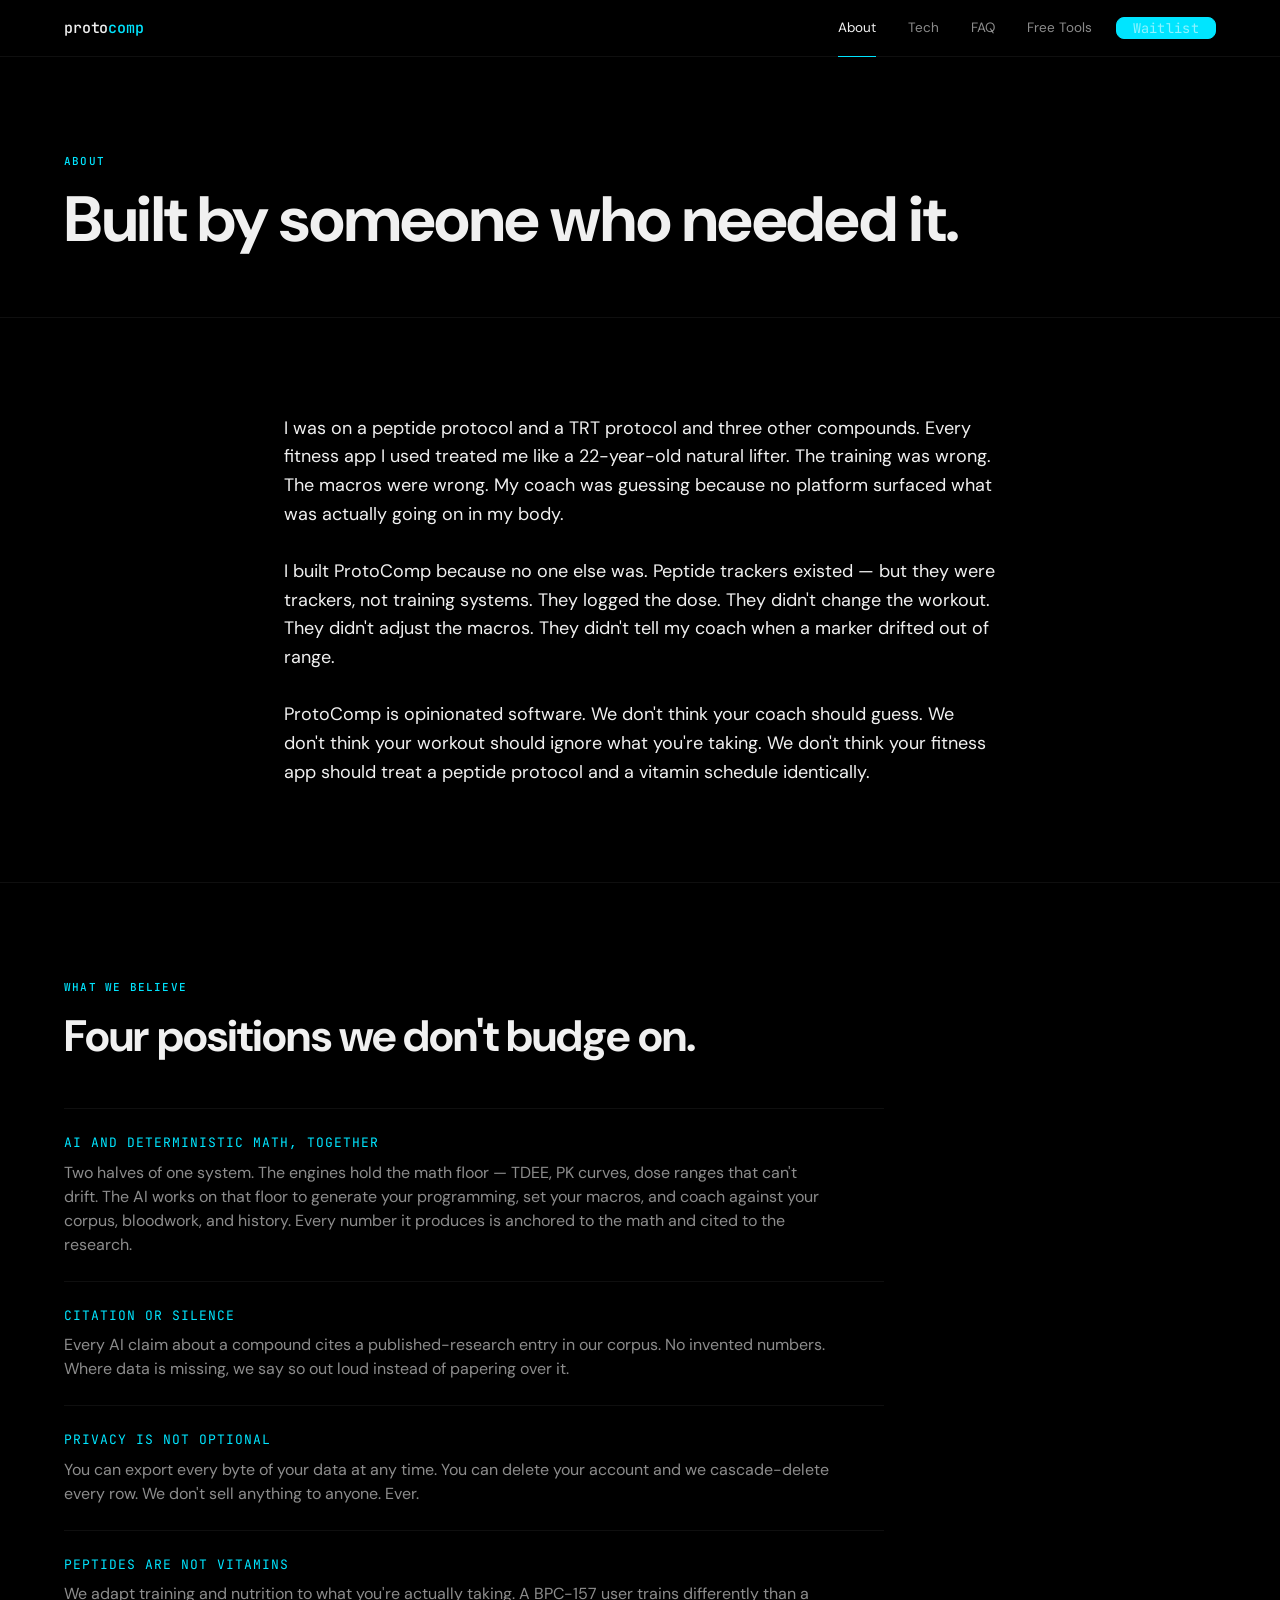
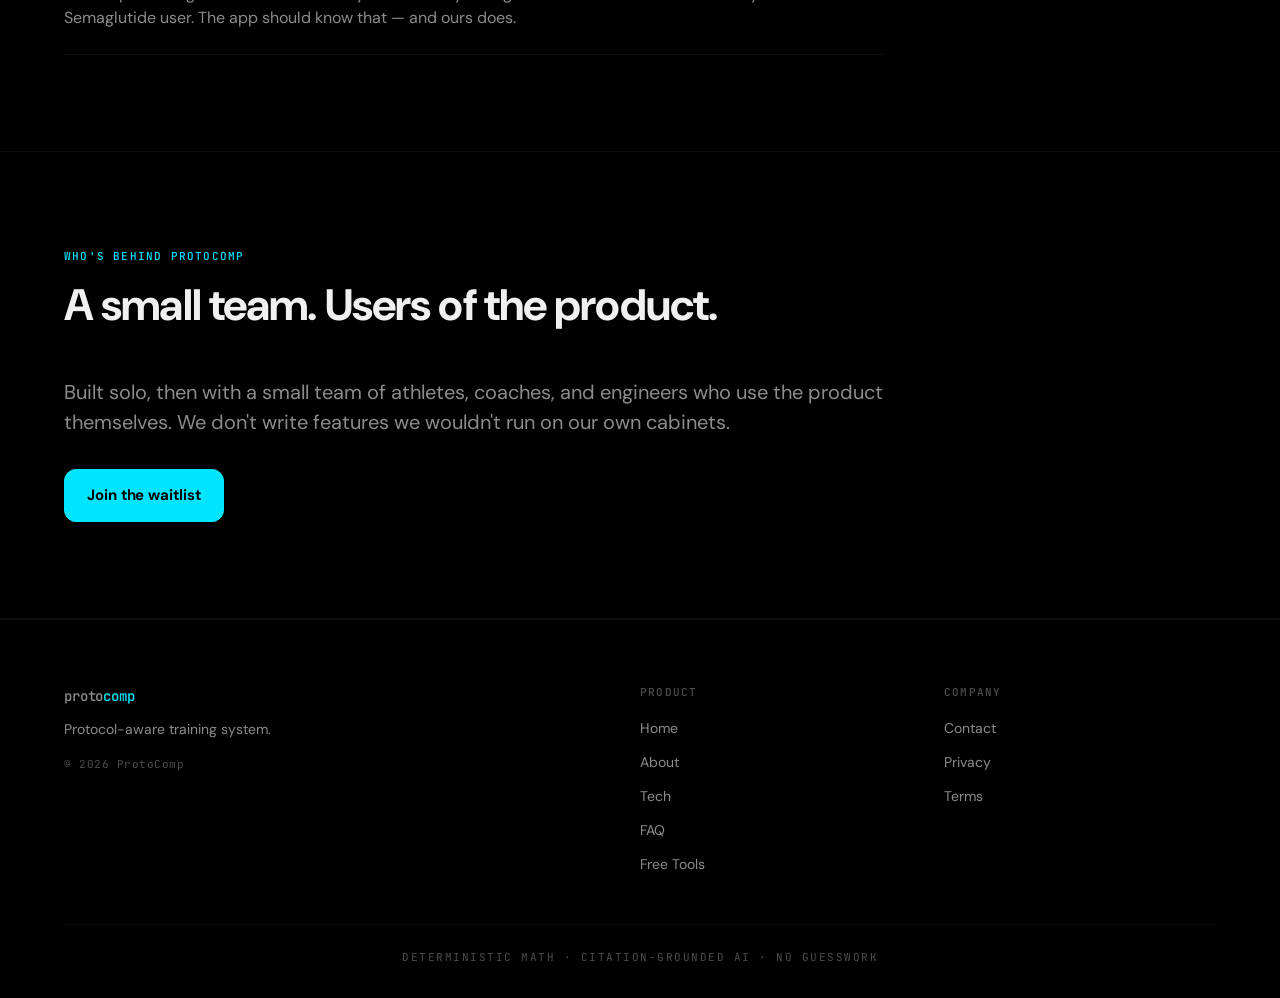
==== about.html @ 2a319b60 "Build out full ProtoComp static site Add all remaining pages from the Claude Design handoff bundle (" ====
<!DOCTYPE html>
<html lang="en">
<head>
  <meta charset="UTF-8" />
  <meta name="viewport" content="width=device-width, initial-scale=1.0" />
  <title>About — ProtoComp</title>
  <meta name="description" content="Built by someone who needed it. Opinionated software for lifters on protocols." />
  <link rel="preconnect" href="https://fonts.googleapis.com" />
  <link rel="preconnect" href="https://fonts.gstatic.com" crossorigin />
  <link href="https://fonts.googleapis.com/css2?family=DM+Sans:wght@400;500;600;700&family=JetBrains+Mono:wght@400;500;600&display=swap" rel="stylesheet" />
  <link rel="stylesheet" href="styles.css" />
</head>
<body data-screen-label="About">
  <nav class="nav">
    <div class="nav-inner">
      <a href="index.html" class="nav-brand">proto<b>comp</b></a>
      <div class="nav-links">
        <a href="about.html" class="active">About</a>
        <a href="tech.html">Tech</a>
        <a href="faq.html">FAQ</a>
        <a href="tools.html">Free Tools</a>
        <a href="index.html#waitlist" class="nav-cta">Waitlist</a>
      </div>
    </div>
  </nav>

  <!-- Page header -->
  <header class="page-header">
    <div class="container">
      <p class="eyebrow">About</p>
      <h1>Built by someone who needed it.</h1>
    </div>
  </header>

  <!-- The story -->
  <section>
    <div class="container" style="max-width: 760px;">
      <p style="font-size: 18px; color: var(--text); line-height: 1.6; margin-bottom: 28px;">
        I was on a peptide protocol and a TRT protocol and three other compounds. Every fitness app I used treated me like a 22-year-old natural lifter. The training was wrong. The macros were wrong. My coach was guessing because no platform surfaced what was actually going on in my body.
      </p>
      <p style="font-size: 18px; color: var(--text); line-height: 1.6; margin-bottom: 28px;">
        I built ProtoComp because no one else was. Peptide trackers existed — but they were trackers, not training systems. They logged the dose. They didn't change the workout. They didn't adjust the macros. They didn't tell my coach when a marker drifted out of range.
      </p>
      <p style="font-size: 18px; color: var(--text); line-height: 1.6;">
        ProtoComp is opinionated software. We don't think your coach should guess. We don't think your workout should ignore what you're taking. We don't think your fitness app should treat a peptide protocol and a vitamin schedule identically.
      </p>
    </div>
  </section>

  <!-- What we believe -->
  <section>
    <div class="container">
      <div class="section-head">
        <p class="eyebrow">What we believe</p>
        <h2>Four positions we don't budge on.</h2>
      </div>
      <div style="max-width: 820px;">
        <div class="belief">
          <p class="belief-head">AI AND DETERMINISTIC MATH, TOGETHER</p>
          <p class="belief-body">Two halves of one system. The engines hold the math floor — TDEE, PK curves, dose ranges that can't drift. The AI works on that floor to generate your programming, set your macros, and coach against your corpus, bloodwork, and history. Every number it produces is anchored to the math and cited to the research.</p>
        </div>
        <div class="belief">
          <p class="belief-head">CITATION OR SILENCE</p>
          <p class="belief-body">Every AI claim about a compound cites a published-research entry in our corpus. No invented numbers. Where data is missing, we say so out loud instead of papering over it.</p>
        </div>
        <div class="belief">
          <p class="belief-head">PRIVACY IS NOT OPTIONAL</p>
          <p class="belief-body">You can export every byte of your data at any time. You can delete your account and we cascade-delete every row. We don't sell anything to anyone. Ever.</p>
        </div>
        <div class="belief">
          <p class="belief-head">PEPTIDES ARE NOT VITAMINS</p>
          <p class="belief-body">We adapt training and nutrition to what you're actually taking. A BPC-157 user trains differently than a Semaglutide user. The app should know that — and ours does.</p>
        </div>
      </div>
    </div>
  </section>

  <!-- Who's behind -->
  <section>
    <div class="container">
      <div class="section-head">
        <p class="eyebrow">Who's behind ProtoComp</p>
        <h2>A small team. Users of the product.</h2>
      </div>
      <p class="lead" style="max-width: 64ch;">
        Built solo, then with a small team of athletes, coaches, and engineers who use the product themselves. We don't write features we wouldn't run on our own cabinets.
      </p>
      <div style="margin-top: 32px;">
        <a href="index.html#waitlist" class="btn btn-primary">Join the waitlist</a>
      </div>
    </div>
  </section>

  <!-- Footer -->
  <footer class="site">
    <div class="container">
      <div class="footer-grid">
        <div class="footer-col">
          <a href="index.html" class="nav-brand" style="display: inline-block; margin-bottom: 12px;">proto<b>comp</b></a>
          <p class="footer-tag">Protocol-aware training system.</p>
          <p style="font-family: var(--font-mono); font-size: 11px; color: var(--text-tertiary); letter-spacing: 0.5px;">© 2026 ProtoComp</p>
        </div>
        <div class="footer-col">
          <h5>Product</h5>
          <ul>
            <li><a href="index.html">Home</a></li>
            <li><a href="about.html">About</a></li>
            <li><a href="tech.html">Tech</a></li>
            <li><a href="faq.html">FAQ</a></li>
            <li><a href="tools.html">Free Tools</a></li>
          </ul>
        </div>
        <div class="footer-col">
          <h5>Company</h5>
          <ul>
            <li><a href="#">Contact</a></li>
            <li><a href="#">Privacy</a></li>
            <li><a href="#">Terms</a></li>
          </ul>
        </div>
      </div>
      <div class="footer-bottom">Deterministic math · Citation-grounded AI · No guesswork</div>
    </div>
  </footer>
</body>
</html>
---- styles.css ----
/* ProtoComp marketing site — shared design tokens + components
   OLED-first, clinical, medical-software grade. */

:root {
  /* Surfaces */
  --bg:               #000000;
  --surface:          #0A0A0A;
  --surface-raised:   #111111;
  --border-subtle:    rgba(255, 255, 255, 0.06);
  --border-medium:    rgba(255, 255, 255, 0.10);

  /* Text */
  --text:             #F0F0F0;
  --text-secondary:   rgba(255, 255, 255, 0.55);
  --text-tertiary:    rgba(255, 255, 255, 0.30);

  /* Accents */
  --cyan:             #00E5FF;
  --cyan-glow:        rgba(0, 229, 255, 0.30);
  --cyan-soft:        rgba(0, 229, 255, 0.08);
  --amber:            #FFAB00;
  --amber-soft:       rgba(255, 171, 0, 0.10);
  --green:            #00E676;
  --red:              #FF3D3D;

  /* Radii */
  --r-sm: 8px;
  --r-md: 12px;
  --r-lg: 14px;

  /* Layout */
  --max-w: 1200px;
  --form-w: 430px;

  /* Fonts */
  --font-sans: 'DM Sans', system-ui, -apple-system, sans-serif;
  --font-mono: 'JetBrains Mono', ui-monospace, 'SF Mono', Menlo, monospace;
}

* { box-sizing: border-box; }

html, body {
  margin: 0;
  padding: 0;
  background: var(--bg);
  color: var(--text);
  font-family: var(--font-sans);
  font-size: 16px;
  line-height: 1.5;
  -webkit-font-smoothing: antialiased;
  -moz-osx-font-smoothing: grayscale;
  text-rendering: optimizeLegibility;
}

::selection { background: var(--cyan); color: #000; }

a {
  color: var(--text);
  text-decoration: none;
  transition: color 0.15s ease;
}
a:hover { color: var(--cyan); }

img, svg { display: block; max-width: 100%; }

/* ─────────────────────────────────────────
   Type system
   ───────────────────────────────────────── */

.eyebrow {
  font-family: var(--font-mono);
  font-weight: 500;
  font-size: 11px;
  letter-spacing: 1.2px;
  text-transform: uppercase;
  color: var(--cyan);
  margin: 0;
}

.eyebrow-muted {
  font-family: var(--font-mono);
  font-weight: 500;
  font-size: 11px;
  letter-spacing: 1.2px;
  text-transform: uppercase;
  color: var(--text-tertiary);
  margin: 0;
}

.mono { font-family: var(--font-mono); }

h1, h2, h3, h4 {
  font-family: var(--font-sans);
  font-weight: 700;
  color: var(--text);
  letter-spacing: -0.02em;
  margin: 0;
  text-wrap: balance;
}

h1 { font-size: clamp(40px, 5.5vw, 64px); line-height: 1.05; }
h2 { font-size: clamp(32px, 4vw, 44px); line-height: 1.1; }
h3 { font-size: clamp(22px, 2.4vw, 28px); line-height: 1.2; }
h4 { font-size: 18px; line-height: 1.3; }

p { margin: 0; color: var(--text-secondary); }
p.lead { font-size: clamp(18px, 1.6vw, 20px); color: var(--text-secondary); max-width: 64ch; }

.text-primary   { color: var(--text); }
.text-secondary { color: var(--text-secondary); }
.text-tertiary  { color: var(--text-tertiary); }
.text-cyan      { color: var(--cyan); }
.text-amber     { color: var(--amber); }

/* ─────────────────────────────────────────
   Layout
   ───────────────────────────────────────── */

.container {
  max-width: var(--max-w);
  margin: 0 auto;
  padding: 0 24px;
}

section {
  padding: 96px 0;
  border-bottom: 1px solid var(--border-subtle);
}

@media (max-width: 640px) {
  section { padding: 64px 0; }
}

.section-head {
  display: flex;
  flex-direction: column;
  gap: 16px;
  margin-bottom: 48px;
  max-width: 720px;
}

.grid-3 {
  display: grid;
  grid-template-columns: repeat(3, 1fr);
  gap: 16px;
}
.grid-2 {
  display: grid;
  grid-template-columns: repeat(2, 1fr);
  gap: 16px;
}
@media (max-width: 800px) {
  .grid-3, .grid-2 { grid-template-columns: 1fr; }
}

.row { display: flex; gap: 16px; flex-wrap: wrap; }

/* ─────────────────────────────────────────
   Nav
   ───────────────────────────────────────── */

.nav {
  position: sticky;
  top: 0;
  z-index: 50;
  background: var(--bg);
  border-bottom: 1px solid var(--border-subtle);
}
.nav-inner {
  position: relative;
  max-width: var(--max-w);
  margin: 0 auto;
  padding: 0 24px;
  height: 56px;
  display: flex;
  align-items: stretch;
  justify-content: space-between;
  gap: 24px;
}
.nav-brand {
  display: flex;
  align-items: center;
  font-family: var(--font-mono);
  font-weight: 500;
  font-size: 15px;
  letter-spacing: -0.01em;
  color: var(--text);
}
.nav-brand b { color: var(--cyan); font-weight: 500; }
.nav-brand:hover { color: var(--text); }
.nav-links {
  display: flex;
  gap: 0;
  align-items: stretch;
}
.nav-links a {
  position: relative;
  display: flex;
  align-items: center;
  font-size: 13.5px;
  color: var(--text-secondary);
  padding: 0 16px;
  transition: color 0.15s ease;
}
.nav-links a:not(.nav-cta)::after {
  content: '';
  position: absolute;
  left: 16px; right: 16px; bottom: -1px;
  height: 1px;
  background: var(--cyan);
  transform: scaleX(0);
  transition: transform 0.18s ease;
}
.nav-links a:not(.nav-cta):hover { color: var(--text); }
.nav-links a:not(.nav-cta):hover::after { transform: scaleX(1); }
.nav-links a.active:not(.nav-cta) { color: var(--text); }
.nav-links a.active:not(.nav-cta)::after { transform: scaleX(1); }
.nav-cta {
  align-self: center;
  font-family: var(--font-mono);
  font-size: 12.5px;
  letter-spacing: 0.3px;
  color: #000;
  background: var(--cyan);
  border: 1px solid var(--cyan);
  padding: 7px 14px;
  border-radius: 8px;
  margin-left: 8px;
  transition: background 0.15s ease, color 0.15s ease;
}
.nav-cta:hover {
  color: #000;
  background: #5cefff;
}
@media (max-width: 720px) {
  .nav-links a:not(.nav-cta) { display: none; }
}

/* ─────────────────────────────────────────
   Buttons
   ───────────────────────────────────────── */

.btn {
  display: inline-flex;
  align-items: center;
  justify-content: center;
  gap: 8px;
  padding: 14px 22px;
  border-radius: 12px;
  font-family: var(--font-sans);
  font-weight: 700;
  font-size: 15px;
  letter-spacing: -0.005em;
  border: 1px solid transparent;
  cursor: pointer;
  transition: all 0.18s ease;
  text-align: center;
  white-space: nowrap;
}
.btn-primary {
  background: var(--cyan);
  color: #000;
  border-color: var(--cyan);
}
.btn-primary:hover {
  color: #000;
  box-shadow: 0 0 24px var(--cyan-glow);
  transform: translateY(-1px);
}
.btn-secondary {
  background: transparent;
  color: var(--text);
  border-color: var(--border-medium);
}
.btn-secondary:hover {
  color: var(--text);
  border-color: rgba(255, 255, 255, 0.25);
  background: rgba(255, 255, 255, 0.03);
}
.btn-ghost {
  background: transparent;
  color: var(--text-secondary);
  border-color: transparent;
  padding: 14px 8px;
}
.btn-ghost:hover { color: var(--cyan); }

/* ─────────────────────────────────────────
   Cards
   ───────────────────────────────────────── */

.card {
  background: var(--surface-raised);
  border: 1px solid var(--border-subtle);
  border-radius: var(--r-lg);
  padding: 24px;
  display: flex;
  flex-direction: column;
  gap: 14px;
  transition: border-color 0.18s ease, transform 0.18s ease;
}
.card:hover {
  border-color: var(--border-medium);
}
.card-link {
  cursor: pointer;
}
.card-link:hover {
  border-color: var(--cyan);
  box-shadow: 0 0 24px var(--cyan-glow);
}
.card-footer {
  margin-top: auto;
  padding-top: 16px;
  border-top: 1px solid var(--border-subtle);
  font-family: var(--font-mono);
  font-size: 11px;
  letter-spacing: 1px;
  color: var(--text-tertiary);
  text-transform: uppercase;
}
.card-amber {
  border-color: rgba(255, 171, 0, 0.35);
  background: var(--amber-soft);
}
.card-amber .eyebrow { color: var(--amber); }
.card-soon {
  opacity: 0.65;
}
.card-soon::after {
  content: 'COMING SOON';
  position: absolute;
  top: 16px; right: 16px;
  font-family: var(--font-mono);
  font-size: 10px;
  letter-spacing: 1.2px;
  color: var(--amber);
  padding: 4px 8px;
  border: 1px solid rgba(255, 171, 0, 0.35);
  border-radius: 6px;
}
.card-soon { position: relative; }

/* ─────────────────────────────────────────
   Form
   ───────────────────────────────────────── */

.input {
  width: 100%;
  background: var(--surface);
  border: 1px solid var(--border-medium);
  border-radius: 12px;
  color: var(--text);
  font-family: var(--font-sans);
  font-size: 15px;
  padding: 14px 16px;
  transition: border-color 0.15s, box-shadow 0.15s;
}
.input:focus {
  outline: none;
  border-color: var(--cyan);
  box-shadow: 0 0 0 3px var(--cyan-soft);
}
.input::placeholder { color: var(--text-tertiary); }

.waitlist-form {
  display: flex;
  gap: 8px;
  max-width: var(--form-w);
}
.waitlist-form .input { flex: 1; }

/* ─────────────────────────────────────────
   Stat blocks (proof section)
   ───────────────────────────────────────── */

.stat {
  display: flex;
  flex-direction: column;
  gap: 8px;
  padding: 32px 0;
}
.stat-number {
  font-family: var(--font-mono);
  font-weight: 500;
  font-size: clamp(36px, 5vw, 56px);
  color: var(--cyan);
  letter-spacing: -0.02em;
  line-height: 1;
}
.stat-label {
  font-size: 14px;
  color: var(--text-secondary);
}

/* ─────────────────────────────────────────
   Hero
   ───────────────────────────────────────── */

.hero {
  position: relative;
  overflow: hidden;
  border-bottom: 1px solid var(--border-subtle);
  padding: 72px 0 80px;
}
.hero-inner {
  max-width: var(--max-w);
  margin: 0 auto;
  padding: 0 24px;
  display: grid;
  grid-template-columns: 1fr 1fr;
  gap: 56px;
  align-items: center;
}
@media (max-width: 920px) {
  .hero-inner { grid-template-columns: 1fr; gap: 40px; }
}
.hero-copy {
  display: flex;
  flex-direction: column;
  align-items: flex-start;
  gap: 24px;
}
.hero h1 { max-width: 16ch; }
.hero .lead { max-width: 46ch; }
.hero-ctas { display: flex; gap: 12px; flex-wrap: wrap; }
.hero-meta {
  display: flex;
  align-items: center;
  gap: 8px;
  font-family: var(--font-mono);
  font-size: 12px;
  color: var(--text-secondary);
  letter-spacing: 0.3px;
}
.hero-meta .live {
  width: 6px; height: 6px; border-radius: 50%;
  background: var(--green);
  box-shadow: 0 0 8px var(--green);
}
.hero-grid {
  position: absolute;
  inset: 0;
  background-image:
    linear-gradient(to right, rgba(255,255,255,0.025) 1px, transparent 1px),
    linear-gradient(to bottom, rgba(255,255,255,0.025) 1px, transparent 1px);
  background-size: 48px 48px;
  pointer-events: none;
}

/* ─────────────────────────────────────────
   Product console (hero panel + reusable)
   ───────────────────────────────────────── */

.console {
  background: var(--surface);
  border: 1px solid var(--border-medium);
  border-radius: var(--r-lg);
  overflow: hidden;
  font-size: 14px;
}
.console-bar {
  display: flex;
  align-items: center;
  gap: 10px;
  padding: 12px 16px;
  border-bottom: 1px solid var(--border-subtle);
  background: var(--surface-raised);
}
.console-bar .dots { display: flex; gap: 6px; }
.console-bar .dots i {
  width: 9px; height: 9px; border-radius: 50%;
  background: var(--border-medium);
  display: block;
}
.console-title {
  font-family: var(--font-mono);
  font-size: 11px;
  letter-spacing: 1px;
  text-transform: uppercase;
  color: var(--text-secondary);
}
.console-title b { color: var(--cyan); font-weight: 500; }
.console-meta {
  margin-left: auto;
  font-family: var(--font-mono);
  font-size: 11px;
  color: var(--text-tertiary);
  letter-spacing: 0.5px;
}
.console-section {
  padding: 14px 16px;
  border-bottom: 1px solid var(--border-subtle);
}
.console-section:last-child { border-bottom: none; }
.console-label {
  font-family: var(--font-mono);
  font-size: 10px;
  letter-spacing: 1.2px;
  text-transform: uppercase;
  color: var(--text-tertiary);
  margin-bottom: 12px;
}
/* compound rows */
.cmp-row {
  display: grid;
  grid-template-columns: 14px 1fr auto;
  align-items: center;
  gap: 12px;
  padding: 7px 0;
}
.cmp-row + .cmp-row { border-top: 1px solid var(--border-subtle); }
.cmp-dot { width: 7px; height: 7px; border-radius: 50%; }
.cmp-dot.green { background: var(--green); }
.cmp-dot.amber { background: var(--amber); }
.cmp-dot.cyan  { background: var(--cyan); }
.cmp-name { color: var(--text); font-weight: 500; font-size: 13.5px; }
.cmp-name span {
  font-family: var(--font-mono);
  font-size: 11px;
  color: var(--text-tertiary);
  letter-spacing: 0.5px;
  margin-left: 8px;
  text-transform: uppercase;
}
.cmp-dose {
  font-family: var(--font-mono);
  font-size: 13px;
  color: var(--text-secondary);
  letter-spacing: 0.2px;
}
/* adjustment readout rows */
.adj-row {
  display: flex;
  align-items: baseline;
  justify-content: space-between;
  gap: 16px;
  padding: 8px 0;
}
.adj-row + .adj-row { border-top: 1px solid var(--border-subtle); }
.adj-key { color: var(--text-secondary); font-size: 13.5px; }
.adj-key small {
  display: block;
  font-family: var(--font-mono);
  font-size: 10.5px;
  color: var(--text-tertiary);
  letter-spacing: 0.3px;
  margin-top: 2px;
}
.adj-val {
  font-family: var(--font-mono);
  font-size: 16px;
  color: var(--cyan);
  letter-spacing: -0.01em;
  white-space: nowrap;
}
.adj-val.down { color: var(--amber); }
.adj-val.neutral { color: var(--text); }

.page-header {
  padding: 96px 0 64px;
  border-bottom: 1px solid var(--border-subtle);
}
.page-header h1 { max-width: 22ch; }
.page-header .eyebrow { margin-bottom: 16px; }

/* ─────────────────────────────────────────
   FAQ accordion
   ───────────────────────────────────────── */

.faq-group {
  display: flex;
  flex-direction: column;
  gap: 8px;
  margin-bottom: 48px;
}
.faq-group-head {
  margin-bottom: 8px;
}
.faq-item {
  border: 1px solid var(--border-subtle);
  background: var(--surface);
  border-radius: var(--r-md);
  overflow: hidden;
  transition: border-color 0.15s;
}
.faq-item[open] { border-color: var(--border-medium); }
.faq-item summary {
  cursor: pointer;
  list-style: none;
  padding: 20px 24px;
  display: flex;
  align-items: center;
  justify-content: space-between;
  gap: 16px;
  font-size: 16px;
  font-weight: 500;
  color: var(--text);
  user-select: none;
}
.faq-item summary::-webkit-details-marker { display: none; }
.faq-item summary::after {
  content: '+';
  font-family: var(--font-mono);
  font-weight: 400;
  color: var(--cyan);
  font-size: 22px;
  line-height: 1;
  transition: transform 0.2s;
}
.faq-item[open] summary::after {
  content: '−';
}
.faq-item summary:hover { color: var(--cyan); }
.faq-answer {
  padding: 0 24px 22px;
  color: var(--text-secondary);
  font-size: 15px;
  line-height: 1.6;
  max-width: 70ch;
}

/* ─────────────────────────────────────────
   Tech page bits
   ───────────────────────────────────────── */

.arch {
  display: flex;
  flex-direction: column;
  gap: 16px;
}
.arch-row {
  display: grid;
  gap: 12px;
}
.arch-row.r4 { grid-template-columns: repeat(4, 1fr); }
.arch-row.r3 { grid-template-columns: repeat(3, 1fr); }
.arch-row.r1 { grid-template-columns: 1fr; }
@media (max-width: 800px) {
  .arch-row.r4, .arch-row.r3 { grid-template-columns: 1fr 1fr; }
}
@media (max-width: 520px) {
  .arch-row.r4, .arch-row.r3 { grid-template-columns: 1fr; }
}
.arch-cell {
  background: var(--surface);
  border: 1px solid var(--border-subtle);
  border-radius: var(--r-md);
  padding: 16px 18px;
  display: flex;
  flex-direction: column;
  gap: 6px;
}
.arch-cell.engine {
  background: var(--surface-raised);
  border-color: var(--border-medium);
  padding: 22px;
  min-height: 140px;
}
.arch-cell.ai {
  background: var(--cyan-soft);
  border-color: rgba(0, 229, 255, 0.30);
  padding: 22px;
}
.arch-cell.corpus {
  background: var(--surface-raised);
  border-color: var(--border-medium);
  padding: 22px;
}
.arch-cell-label {
  font-family: var(--font-mono);
  font-size: 11px;
  letter-spacing: 1.2px;
  text-transform: uppercase;
  color: var(--cyan);
}
.arch-cell.ai .arch-cell-label { color: var(--cyan); }
.arch-cell-title { font-weight: 600; color: var(--text); font-size: 15px; }
.arch-cell-body { font-size: 13px; color: var(--text-secondary); line-height: 1.5; }

.arch-connector {
  height: 24px;
  display: flex;
  justify-content: center;
  align-items: center;
}
.arch-connector::before {
  content: '';
  width: 1px;
  height: 100%;
  background: var(--border-medium);
}

.belief {
  display: flex;
  flex-direction: column;
  gap: 8px;
  padding: 24px 0;
  border-top: 1px solid var(--border-subtle);
}
.belief:last-child { border-bottom: 1px solid var(--border-subtle); }
.belief-head {
  font-family: var(--font-mono);
  font-size: 13px;
  letter-spacing: 1px;
  color: var(--cyan);
}
.belief-body { color: var(--text-secondary); max-width: 70ch; }

.does-grid {
  display: grid;
  grid-template-columns: 1fr 1fr;
  gap: 0;
  border: 1px solid var(--border-subtle);
  border-radius: var(--r-md);
  overflow: hidden;
}
@media (max-width: 640px) { .does-grid { grid-template-columns: 1fr; } }
.does-col {
  padding: 24px;
  background: var(--surface);
}
.does-col + .does-col {
  border-left: 1px solid var(--border-subtle);
}
@media (max-width: 640px) {
  .does-col + .does-col { border-left: none; border-top: 1px solid var(--border-subtle); }
}
.does-head {
  font-family: var(--font-mono);
  font-size: 12px;
  letter-spacing: 1.2px;
  text-transform: uppercase;
  margin-bottom: 16px;
}
.does-head.yes { color: var(--green); }
.does-head.no  { color: var(--red); }
.does-list { list-style: none; padding: 0; margin: 0; display: flex; flex-direction: column; gap: 10px; }
.does-list li {
  font-size: 14px;
  color: var(--text-secondary);
  display: flex;
  gap: 10px;
  align-items: flex-start;
}
.does-list li::before {
  content: '';
  width: 4px; height: 4px;
  border-radius: 50%;
  background: var(--text-tertiary);
  margin-top: 9px;
  flex-shrink: 0;
}

/* ─────────────────────────────────────────
   Bullet lists (generic)
   ───────────────────────────────────────── */

.bullets {
  list-style: none;
  padding: 0;
  margin: 0;
  display: flex;
  flex-direction: column;
  gap: 12px;
}
.bullets li {
  position: relative;
  padding-left: 22px;
  color: var(--text-secondary);
  font-size: 15px;
  line-height: 1.55;
}
.bullets li::before {
  content: '';
  position: absolute;
  left: 0;
  top: 9px;
  width: 8px;
  height: 1px;
  background: var(--cyan);
}

/* ─────────────────────────────────────────
   Footer
   ───────────────────────────────────────── */

footer.site {
  padding: 64px 0 32px;
  border-top: 1px solid var(--border-subtle);
}
.footer-grid {
  display: grid;
  grid-template-columns: 2fr 1fr 1fr;
  gap: 32px;
  margin-bottom: 48px;
}
@media (max-width: 720px) { .footer-grid { grid-template-columns: 1fr; } }
.footer-col h5 {
  font-family: var(--font-mono);
  font-size: 11px;
  letter-spacing: 1.2px;
  text-transform: uppercase;
  color: var(--text-tertiary);
  margin: 0 0 16px;
  font-weight: 500;
}
.footer-col ul {
  list-style: none;
  padding: 0;
  margin: 0;
  display: flex;
  flex-direction: column;
  gap: 10px;
}
.footer-col a {
  font-size: 14px;
  color: var(--text-secondary);
}
.footer-col a:hover { color: var(--cyan); }
.footer-tag {
  font-size: 14px;
  color: var(--text-secondary);
  margin-bottom: 16px;
  max-width: 32ch;
}
.footer-bottom {
  text-align: center;
  font-family: var(--font-mono);
  font-size: 11px;
  letter-spacing: 1.5px;
  text-transform: uppercase;
  color: var(--text-tertiary);
  padding-top: 24px;
  border-top: 1px solid var(--border-subtle);
}

/* ─────────────────────────────────────────
   Inline pills / chips
   ───────────────────────────────────────── */

.pill {
  display: inline-flex;
  align-items: center;
  gap: 6px;
  padding: 5px 10px;
  border: 1px solid var(--border-medium);
  border-radius: 999px;
  font-family: var(--font-mono);
  font-size: 11px;
  letter-spacing: 0.8px;
  text-transform: uppercase;
  color: var(--text-secondary);
}
.pill-cyan { color: var(--cyan); border-color: rgba(0, 229, 255, 0.4); }
.pill-amber { color: var(--amber); border-color: rgba(255, 171, 0, 0.4); }
.dot {
  width: 6px; height: 6px; border-radius: 50%; background: currentColor;
}

/* ─────────────────────────────────────────
   Banner
   ───────────────────────────────────────── */

.banner-amber {
  border: 1px solid rgba(255, 171, 0, 0.35);
  background: var(--amber-soft);
  border-radius: var(--r-md);
  padding: 20px 22px;
  display: flex;
  align-items: center;
  justify-content: space-between;
  gap: 16px;
  flex-wrap: wrap;
}
.banner-amber-body {
  font-size: 14px;
  color: var(--text);
  max-width: 50ch;
}
.banner-amber a {
  color: var(--amber);
  font-weight: 600;
  font-size: 14px;
  white-space: nowrap;
}
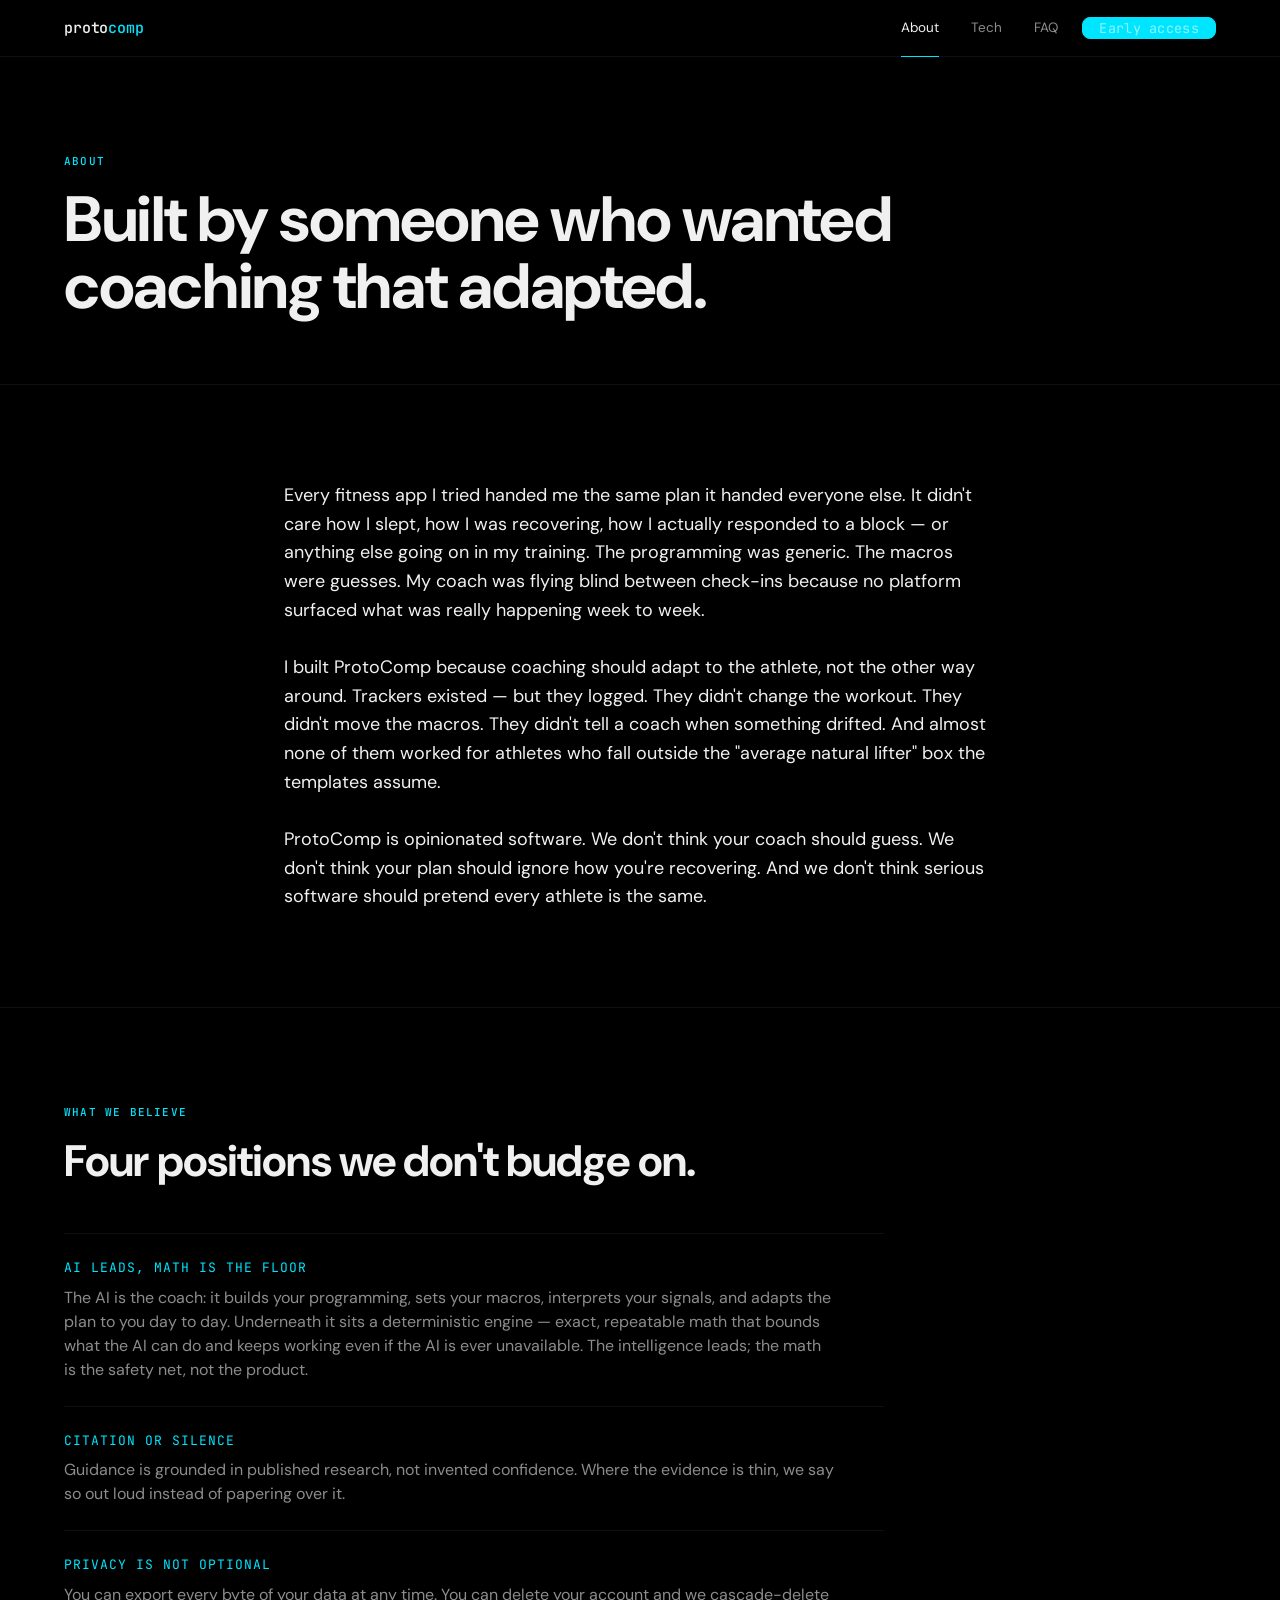
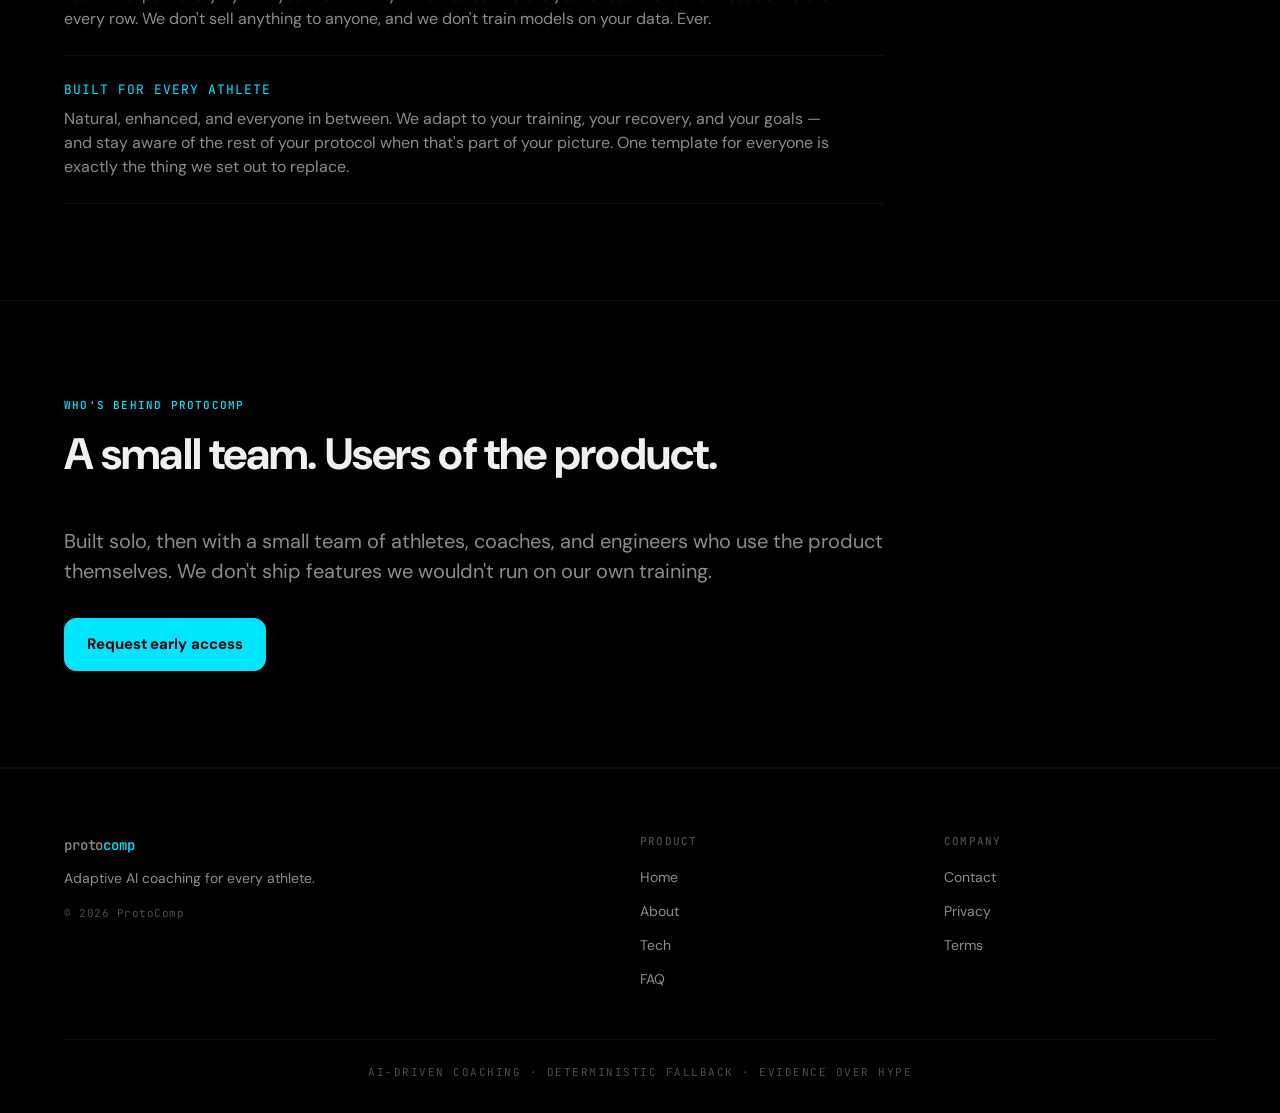
==== commit 67d6808a: "Reposition public site: AI-driven coaching, universal-first - Lead with AI-driven coaching; reframe " ====
--- a/about.html
+++ b/about.html
@@ -4,7 +4,7 @@
   <meta charset="UTF-8" />
   <meta name="viewport" content="width=device-width, initial-scale=1.0" />
   <title>About — ProtoComp</title>
-  <meta name="description" content="Built by someone who needed it. Opinionated software for lifters on protocols." />
+  <meta name="description" content="Built by someone who wanted coaching that actually adapted. Opinionated software for every athlete." />
   <link rel="preconnect" href="https://fonts.googleapis.com" />
   <link rel="preconnect" href="https://fonts.gstatic.com" crossorigin />
   <link href="https://fonts.googleapis.com/css2?family=DM+Sans:wght@400;500;600;700&family=JetBrains+Mono:wght@400;500;600&display=swap" rel="stylesheet" />
@@ -18,8 +18,7 @@
         <a href="about.html" class="active">About</a>
         <a href="tech.html">Tech</a>
         <a href="faq.html">FAQ</a>
-        <a href="tools.html">Free Tools</a>
-        <a href="index.html#waitlist" class="nav-cta">Waitlist</a>
+        <a href="index.html#waitlist" class="nav-cta">Early access</a>
       </div>
     </div>
   </nav>
@@ -28,7 +27,7 @@
   <header class="page-header">
     <div class="container">
       <p class="eyebrow">About</p>
-      <h1>Built by someone who needed it.</h1>
+      <h1>Built by someone who wanted coaching that adapted.</h1>
     </div>
   </header>
 
@@ -36,13 +35,13 @@
   <section>
     <div class="container" style="max-width: 760px;">
       <p style="font-size: 18px; color: var(--text); line-height: 1.6; margin-bottom: 28px;">
-        I was on a peptide protocol and a TRT protocol and three other compounds. Every fitness app I used treated me like a 22-year-old natural lifter. The training was wrong. The macros were wrong. My coach was guessing because no platform surfaced what was actually going on in my body.
+        Every fitness app I tried handed me the same plan it handed everyone else. It didn't care how I slept, how I was recovering, how I actually responded to a block — or anything else going on in my training. The programming was generic. The macros were guesses. My coach was flying blind between check-ins because no platform surfaced what was really happening week to week.
       </p>
       <p style="font-size: 18px; color: var(--text); line-height: 1.6; margin-bottom: 28px;">
-        I built ProtoComp because no one else was. Peptide trackers existed — but they were trackers, not training systems. They logged the dose. They didn't change the workout. They didn't adjust the macros. They didn't tell my coach when a marker drifted out of range.
+        I built ProtoComp because coaching should adapt to the athlete, not the other way around. Trackers existed — but they logged. They didn't change the workout. They didn't move the macros. They didn't tell a coach when something drifted. And almost none of them worked for athletes who fall outside the "average natural lifter" box the templates assume.
       </p>
       <p style="font-size: 18px; color: var(--text); line-height: 1.6;">
-        ProtoComp is opinionated software. We don't think your coach should guess. We don't think your workout should ignore what you're taking. We don't think your fitness app should treat a peptide protocol and a vitamin schedule identically.
+        ProtoComp is opinionated software. We don't think your coach should guess. We don't think your plan should ignore how you're recovering. And we don't think serious software should pretend every athlete is the same.
       </p>
     </div>
   </section>
@@ -56,20 +55,20 @@
       </div>
       <div style="max-width: 820px;">
         <div class="belief">
-          <p class="belief-head">AI AND DETERMINISTIC MATH, TOGETHER</p>
-          <p class="belief-body">Two halves of one system. The engines hold the math floor — TDEE, PK curves, dose ranges that can't drift. The AI works on that floor to generate your programming, set your macros, and coach against your corpus, bloodwork, and history. Every number it produces is anchored to the math and cited to the research.</p>
+          <p class="belief-head">AI LEADS, MATH IS THE FLOOR</p>
+          <p class="belief-body">The AI is the coach: it builds your programming, sets your macros, interprets your signals, and adapts the plan to you day to day. Underneath it sits a deterministic engine — exact, repeatable math that bounds what the AI can do and keeps working even if the AI is ever unavailable. The intelligence leads; the math is the safety net, not the product.</p>
         </div>
         <div class="belief">
           <p class="belief-head">CITATION OR SILENCE</p>
-          <p class="belief-body">Every AI claim about a compound cites a published-research entry in our corpus. No invented numbers. Where data is missing, we say so out loud instead of papering over it.</p>
+          <p class="belief-body">Guidance is grounded in published research, not invented confidence. Where the evidence is thin, we say so out loud instead of papering over it.</p>
         </div>
         <div class="belief">
           <p class="belief-head">PRIVACY IS NOT OPTIONAL</p>
-          <p class="belief-body">You can export every byte of your data at any time. You can delete your account and we cascade-delete every row. We don't sell anything to anyone. Ever.</p>
+          <p class="belief-body">You can export every byte of your data at any time. You can delete your account and we cascade-delete every row. We don't sell anything to anyone, and we don't train models on your data. Ever.</p>
         </div>
         <div class="belief">
-          <p class="belief-head">PEPTIDES ARE NOT VITAMINS</p>
-          <p class="belief-body">We adapt training and nutrition to what you're actually taking. A BPC-157 user trains differently than a Semaglutide user. The app should know that — and ours does.</p>
+          <p class="belief-head">BUILT FOR EVERY ATHLETE</p>
+          <p class="belief-body">Natural, enhanced, and everyone in between. We adapt to your training, your recovery, and your goals — and stay aware of the rest of your protocol when that's part of your picture. One template for everyone is exactly the thing we set out to replace.</p>
         </div>
       </div>
     </div>
@@ -83,10 +82,10 @@
         <h2>A small team. Users of the product.</h2>
       </div>
       <p class="lead" style="max-width: 64ch;">
-        Built solo, then with a small team of athletes, coaches, and engineers who use the product themselves. We don't write features we wouldn't run on our own cabinets.
+        Built solo, then with a small team of athletes, coaches, and engineers who use the product themselves. We don't ship features we wouldn't run on our own training.
       </p>
       <div style="margin-top: 32px;">
-        <a href="index.html#waitlist" class="btn btn-primary">Join the waitlist</a>
+        <a href="index.html#waitlist" class="btn btn-primary">Request early access</a>
       </div>
     </div>
   </section>
@@ -97,7 +96,7 @@
       <div class="footer-grid">
         <div class="footer-col">
           <a href="index.html" class="nav-brand" style="display: inline-block; margin-bottom: 12px;">proto<b>comp</b></a>
-          <p class="footer-tag">Protocol-aware training system.</p>
+          <p class="footer-tag">Adaptive AI coaching for every athlete.</p>
           <p style="font-family: var(--font-mono); font-size: 11px; color: var(--text-tertiary); letter-spacing: 0.5px;">© 2026 ProtoComp</p>
         </div>
         <div class="footer-col">
@@ -107,7 +106,6 @@
             <li><a href="about.html">About</a></li>
             <li><a href="tech.html">Tech</a></li>
             <li><a href="faq.html">FAQ</a></li>
-            <li><a href="tools.html">Free Tools</a></li>
           </ul>
         </div>
         <div class="footer-col">
@@ -119,7 +117,7 @@
           </ul>
         </div>
       </div>
-      <div class="footer-bottom">Deterministic math · Citation-grounded AI · No guesswork</div>
+      <div class="footer-bottom">AI-driven coaching · Deterministic fallback · Evidence over hype</div>
     </div>
   </footer>
 </body>
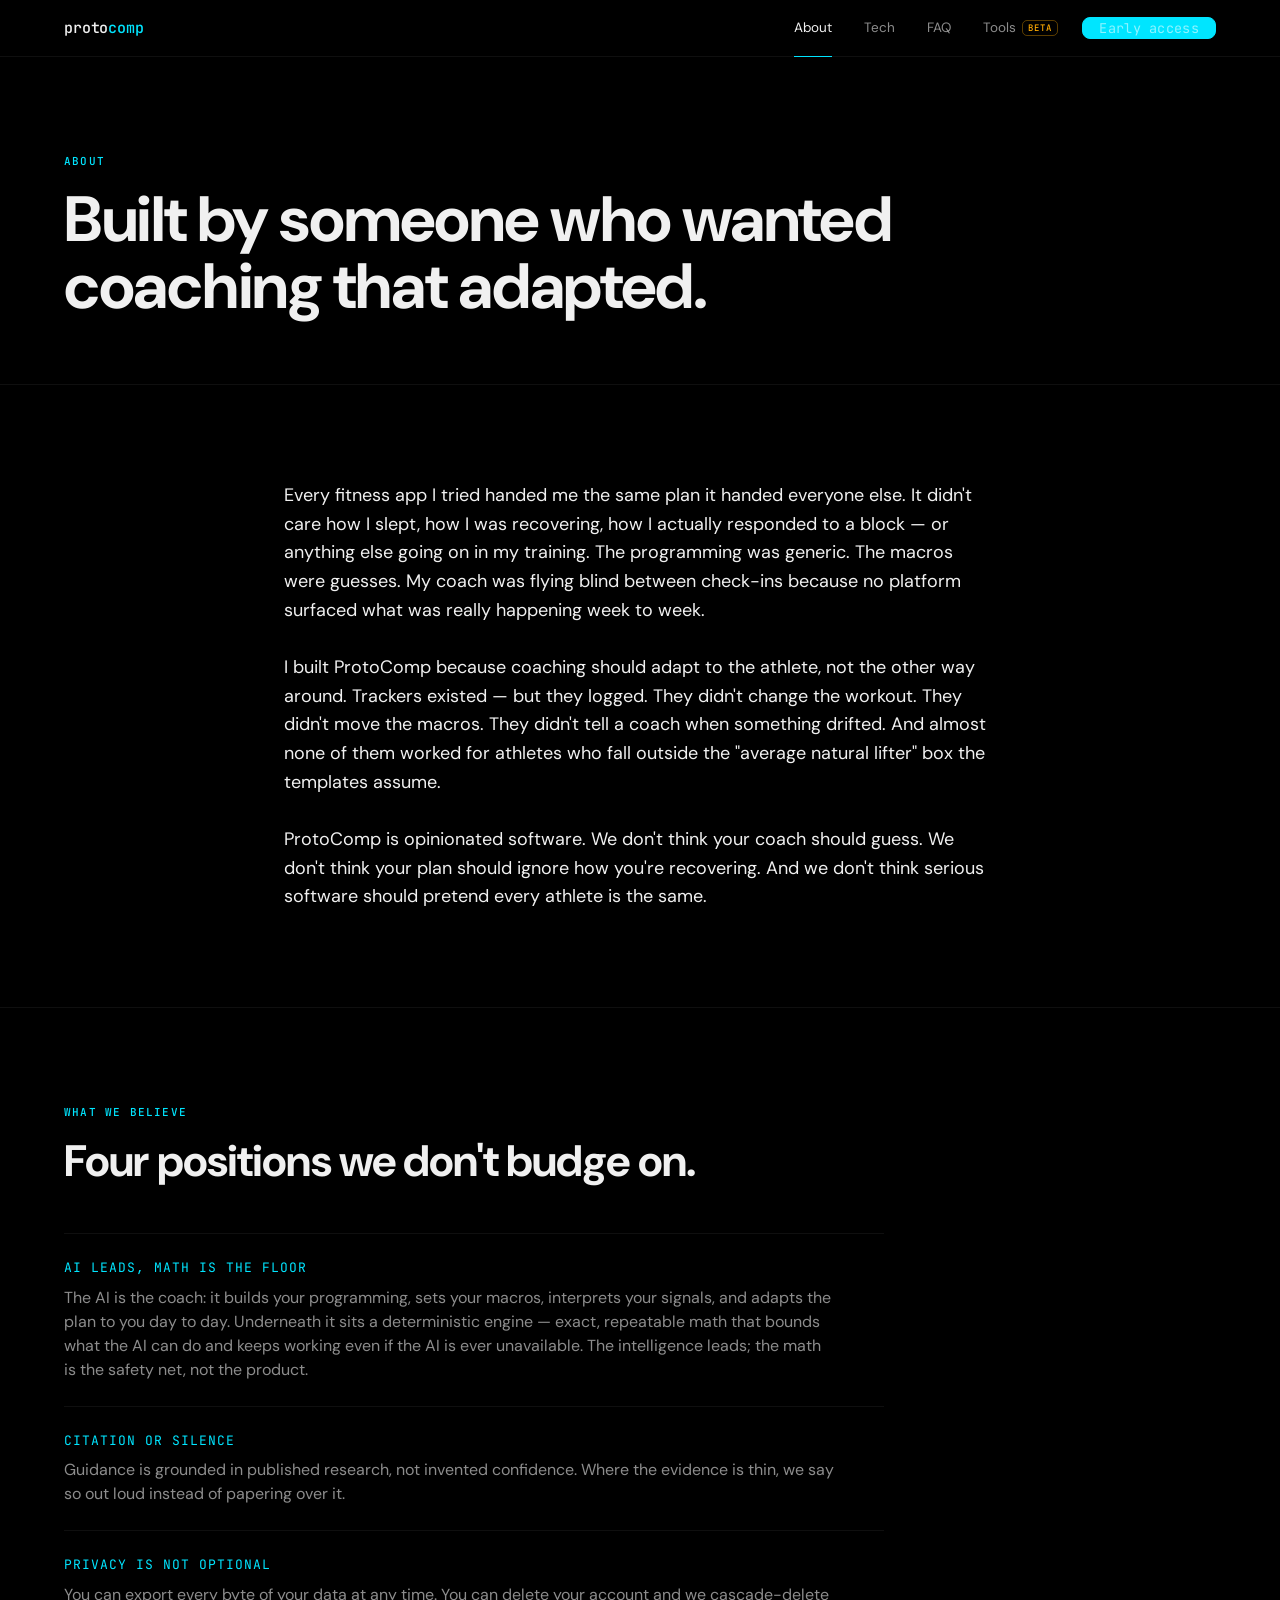
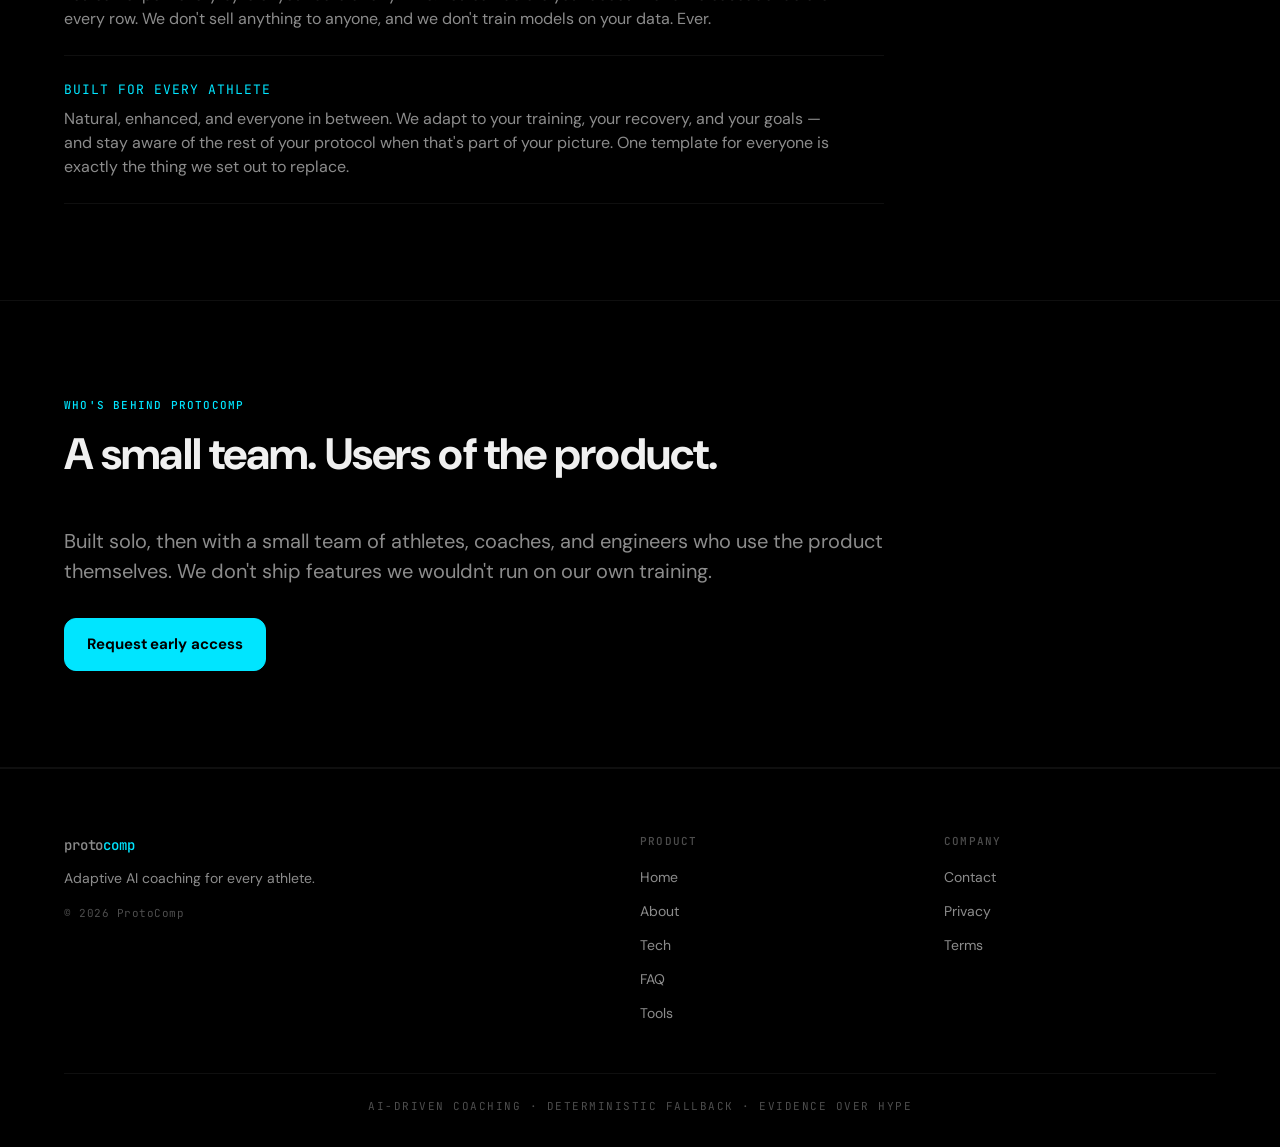
==== commit 88cf3e24: "feat(tools): peptide encyclopedia + reconstitution calculator (beta) Add a free, public "Tools (Beta" ====
--- a/about.html
+++ b/about.html
@@ -18,6 +18,7 @@
         <a href="about.html" class="active">About</a>
         <a href="tech.html">Tech</a>
         <a href="faq.html">FAQ</a>
+        <a href="tools.html">Tools<span class="beta">beta</span></a>
         <a href="index.html#waitlist" class="nav-cta">Early access</a>
       </div>
     </div>
@@ -106,6 +107,7 @@
             <li><a href="about.html">About</a></li>
             <li><a href="tech.html">Tech</a></li>
             <li><a href="faq.html">FAQ</a></li>
+            <li><a href="tools.html">Tools</a></li>
           </ul>
         </div>
         <div class="footer-col">
--- a/styles.css
+++ b/styles.css
@@ -884,3 +884,23 @@
   font-size: 14px;
   white-space: nowrap;
 }
+
+/* ─────────────────────────────────────────
+   Beta badge (nav + headings)
+   ───────────────────────────────────────── */
+
+.beta {
+  display: inline-block;
+  font-family: var(--font-mono);
+  font-size: 9px;
+  font-weight: 500;
+  letter-spacing: 1px;
+  text-transform: uppercase;
+  color: var(--amber);
+  border: 1px solid rgba(255, 171, 0, 0.35);
+  border-radius: 5px;
+  padding: 1px 5px;
+  margin-left: 6px;
+  vertical-align: middle;
+  line-height: 1.4;
+}
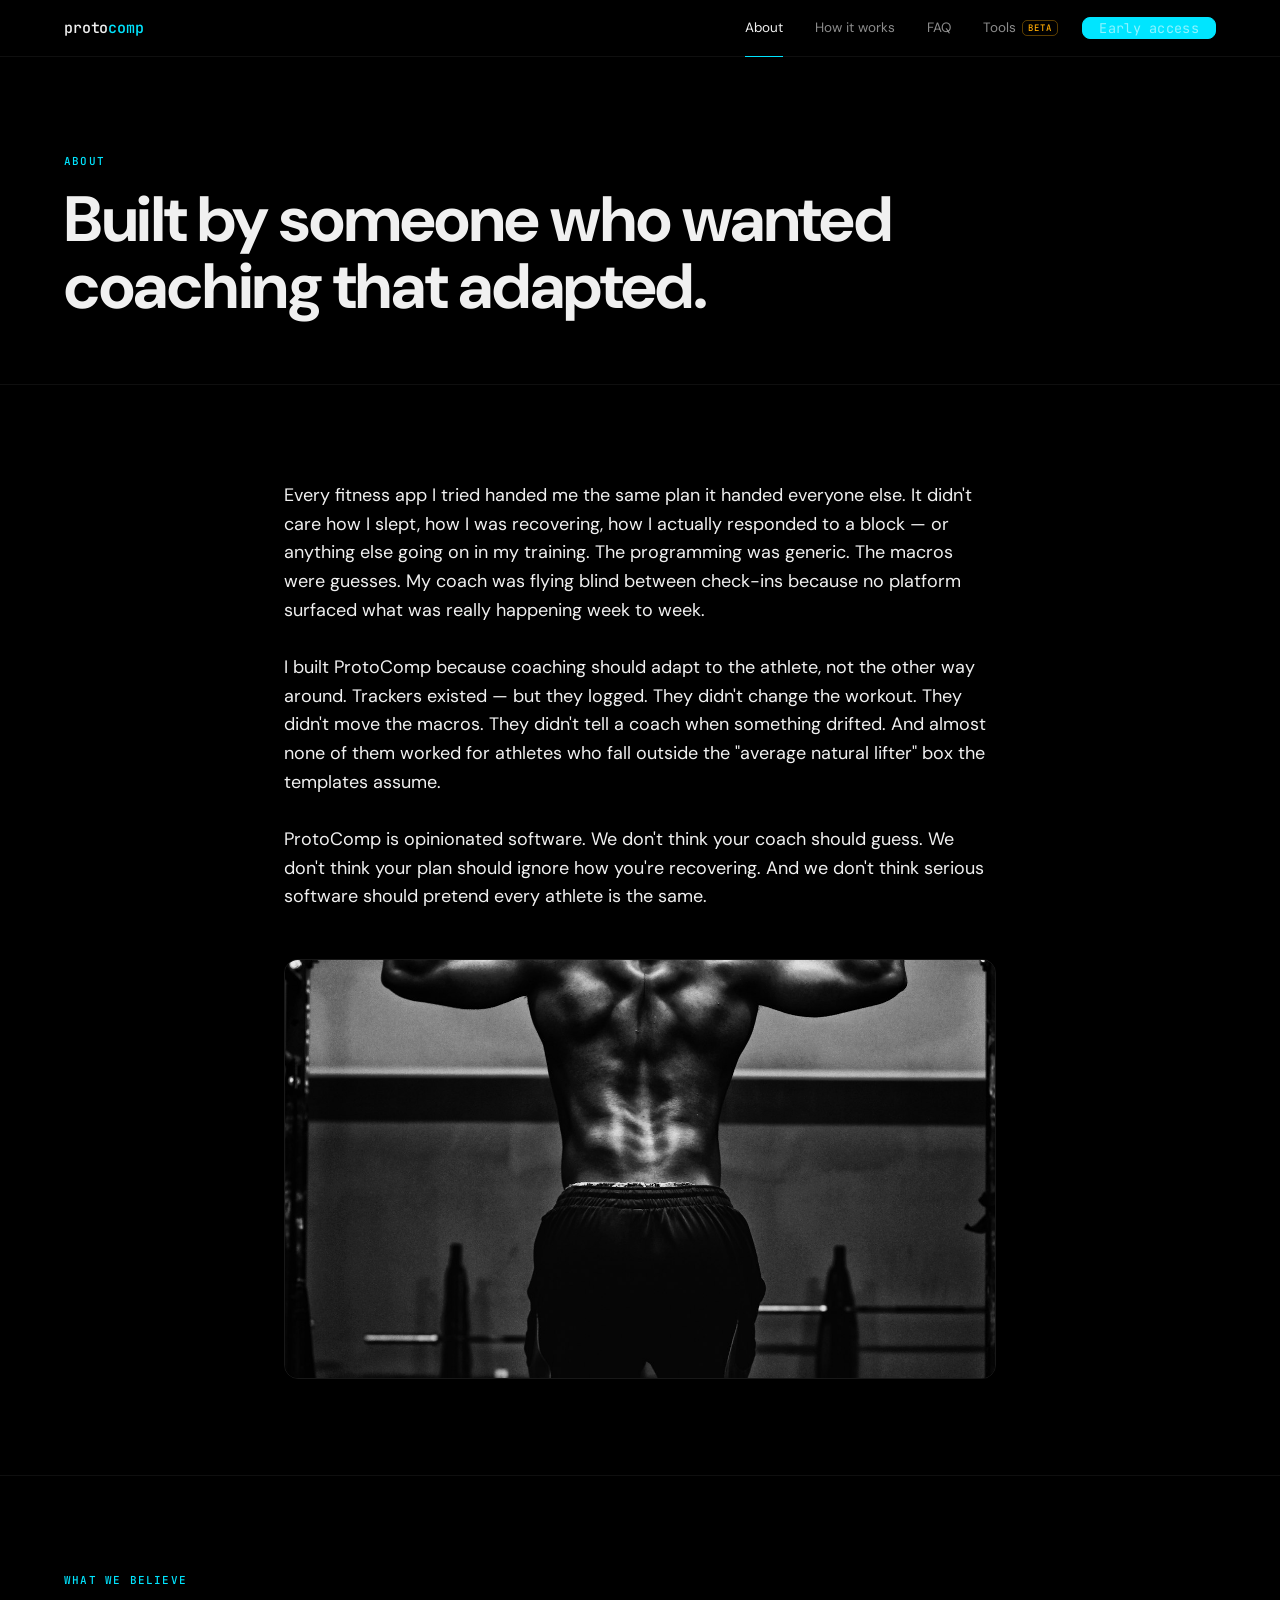
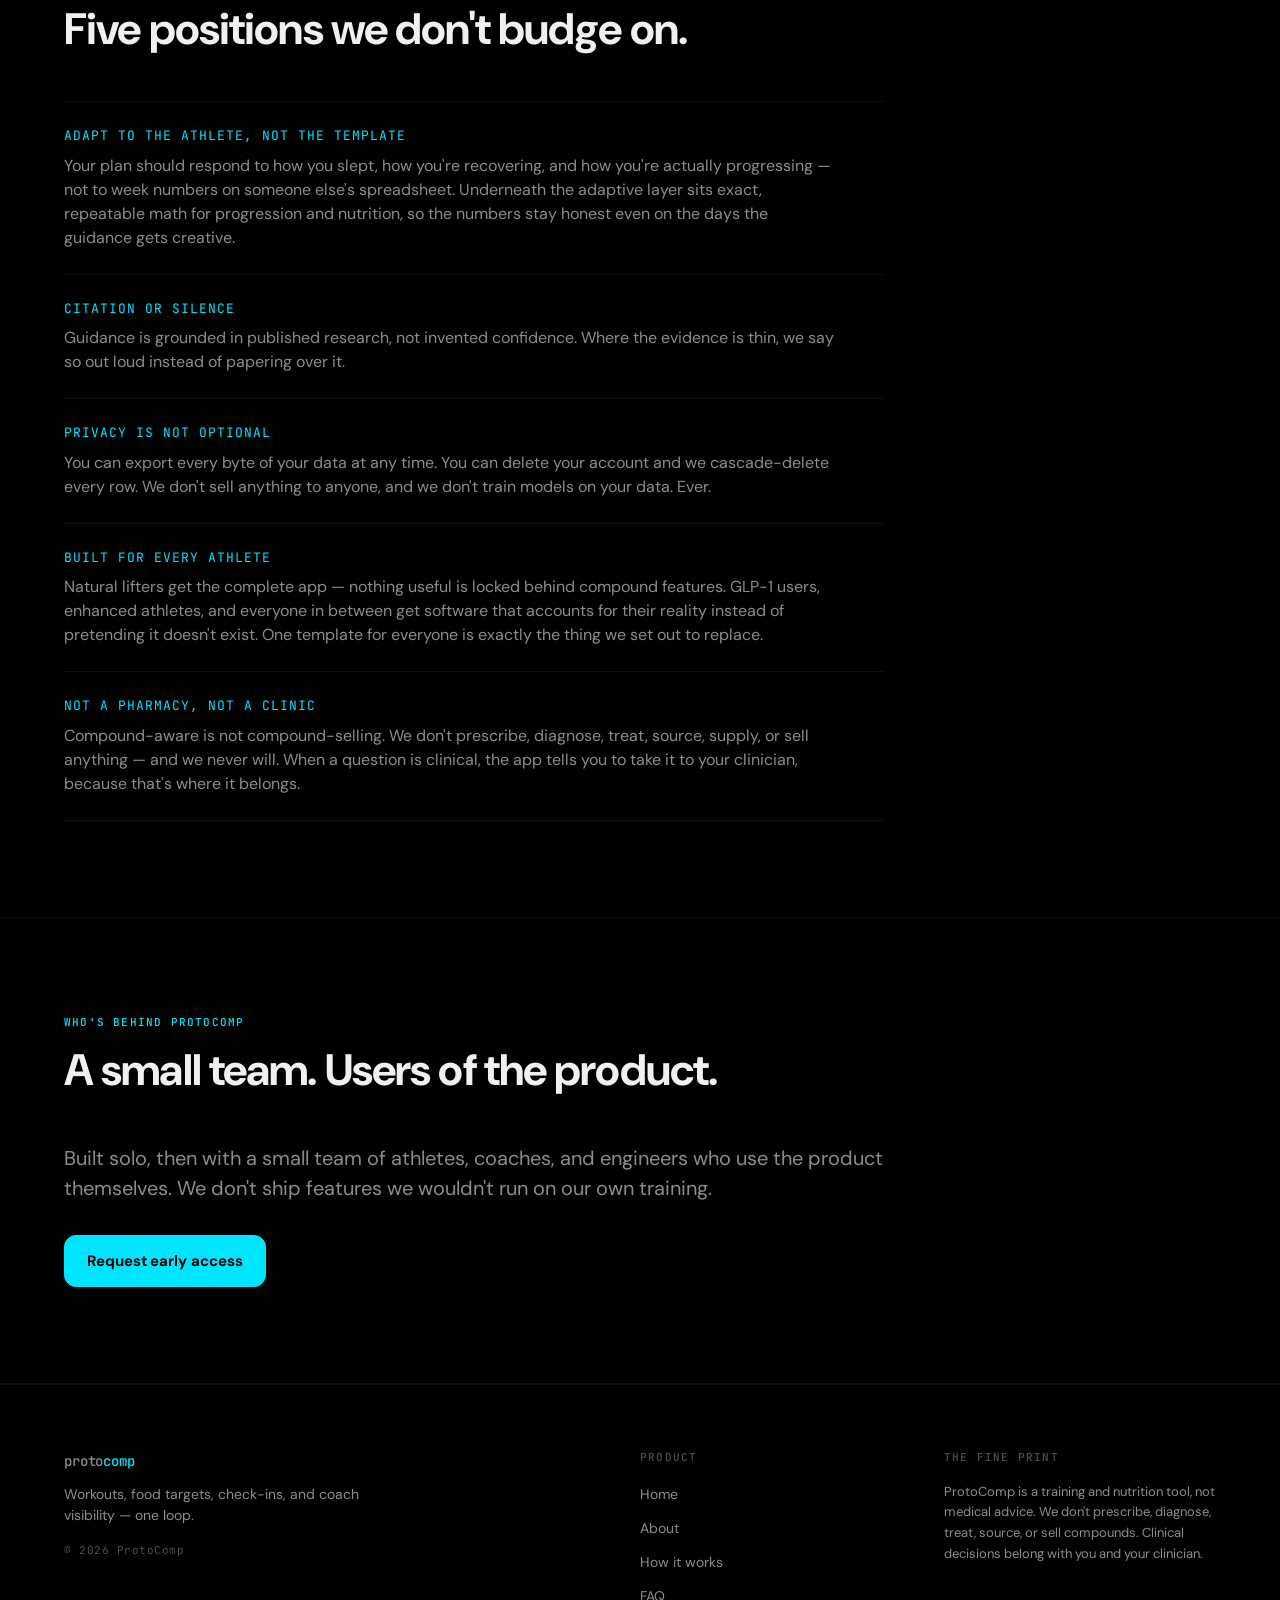
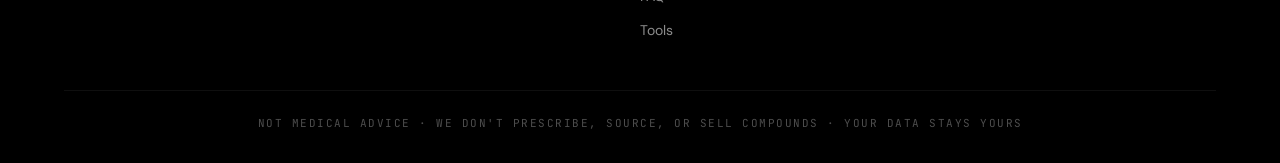
==== commit 5842707c: "fix(marketing): sharpen public positioning and visual credibility - Lead with training outcomes inst" ====
--- a/about.html
+++ b/about.html
@@ -4,7 +4,7 @@
   <meta charset="UTF-8" />
   <meta name="viewport" content="width=device-width, initial-scale=1.0" />
   <title>About — ProtoComp</title>
-  <meta name="description" content="Built by someone who wanted coaching that actually adapted. Opinionated software for every athlete." />
+  <meta name="description" content="Built by a lifter who wanted training and nutrition software that adapted to real life. Opinionated, natural-first, and clear about what it will never be." />
   <link rel="preconnect" href="https://fonts.googleapis.com" />
   <link rel="preconnect" href="https://fonts.gstatic.com" crossorigin />
   <link href="https://fonts.googleapis.com/css2?family=DM+Sans:wght@400;500;600;700&family=JetBrains+Mono:wght@400;500;600&display=swap" rel="stylesheet" />
@@ -16,7 +16,7 @@
       <a href="index.html" class="nav-brand">proto<b>comp</b></a>
       <div class="nav-links">
         <a href="about.html" class="active">About</a>
-        <a href="tech.html">Tech</a>
+        <a href="tech.html">How it works</a>
         <a href="faq.html">FAQ</a>
         <a href="tools.html">Tools<span class="beta">beta</span></a>
         <a href="index.html#waitlist" class="nav-cta">Early access</a>
@@ -44,6 +44,10 @@
       <p style="font-size: 18px; color: var(--text); line-height: 1.6;">
         ProtoComp is opinionated software. We don't think your coach should guess. We don't think your plan should ignore how you're recovering. And we don't think serious software should pretend every athlete is the same.
       </p>
+      <div class="about-photo" style="margin-top: 48px;">
+        <!-- Photo: Unsplash photo-1526506118085-60ce8714f8c5 (Unsplash License). See assets/img/SOURCES.md -->
+        <img src="assets/img/athlete-pullup.jpg" alt="Athlete performing a pull-up, black and white" loading="lazy" />
+      </div>
     </div>
   </section>
 
@@ -52,12 +56,12 @@
     <div class="container">
       <div class="section-head">
         <p class="eyebrow">What we believe</p>
-        <h2>Four positions we don't budge on.</h2>
+        <h2>Five positions we don't budge on.</h2>
       </div>
       <div style="max-width: 820px;">
         <div class="belief">
-          <p class="belief-head">AI LEADS, MATH IS THE FLOOR</p>
-          <p class="belief-body">The AI is the coach: it builds your programming, sets your macros, interprets your signals, and adapts the plan to you day to day. Underneath it sits a deterministic engine — exact, repeatable math that bounds what the AI can do and keeps working even if the AI is ever unavailable. The intelligence leads; the math is the safety net, not the product.</p>
+          <p class="belief-head">ADAPT TO THE ATHLETE, NOT THE TEMPLATE</p>
+          <p class="belief-body">Your plan should respond to how you slept, how you're recovering, and how you're actually progressing — not to week numbers on someone else's spreadsheet. Underneath the adaptive layer sits exact, repeatable math for progression and nutrition, so the numbers stay honest even on the days the guidance gets creative.</p>
         </div>
         <div class="belief">
           <p class="belief-head">CITATION OR SILENCE</p>
@@ -69,7 +73,11 @@
         </div>
         <div class="belief">
           <p class="belief-head">BUILT FOR EVERY ATHLETE</p>
-          <p class="belief-body">Natural, enhanced, and everyone in between. We adapt to your training, your recovery, and your goals — and stay aware of the rest of your protocol when that's part of your picture. One template for everyone is exactly the thing we set out to replace.</p>
+          <p class="belief-body">Natural lifters get the complete app — nothing useful is locked behind compound features. GLP-1 users, enhanced athletes, and everyone in between get software that accounts for their reality instead of pretending it doesn't exist. One template for everyone is exactly the thing we set out to replace.</p>
+        </div>
+        <div class="belief">
+          <p class="belief-head">NOT A PHARMACY, NOT A CLINIC</p>
+          <p class="belief-body">Compound-aware is not compound-selling. We don't prescribe, diagnose, treat, source, supply, or sell anything — and we never will. When a question is clinical, the app tells you to take it to your clinician, because that's where it belongs.</p>
         </div>
       </div>
     </div>
@@ -97,7 +105,7 @@
       <div class="footer-grid">
         <div class="footer-col">
           <a href="index.html" class="nav-brand" style="display: inline-block; margin-bottom: 12px;">proto<b>comp</b></a>
-          <p class="footer-tag">Adaptive AI coaching for every athlete.</p>
+          <p class="footer-tag">Workouts, food targets, check-ins, and coach visibility — one loop.</p>
           <p style="font-family: var(--font-mono); font-size: 11px; color: var(--text-tertiary); letter-spacing: 0.5px;">© 2026 ProtoComp</p>
         </div>
         <div class="footer-col">
@@ -105,21 +113,19 @@
           <ul>
             <li><a href="index.html">Home</a></li>
             <li><a href="about.html">About</a></li>
-            <li><a href="tech.html">Tech</a></li>
+            <li><a href="tech.html">How it works</a></li>
             <li><a href="faq.html">FAQ</a></li>
             <li><a href="tools.html">Tools</a></li>
           </ul>
         </div>
         <div class="footer-col">
-          <h5>Company</h5>
-          <ul>
-            <li><a href="#">Contact</a></li>
-            <li><a href="#">Privacy</a></li>
-            <li><a href="#">Terms</a></li>
-          </ul>
+          <h5>The fine print</h5>
+          <p style="font-size: 13px; color: var(--text-secondary); line-height: 1.6; max-width: 36ch;">
+            ProtoComp is a training and nutrition tool, not medical advice. We don't prescribe, diagnose, treat, source, or sell compounds. Clinical decisions belong with you and your clinician.
+          </p>
         </div>
       </div>
-      <div class="footer-bottom">AI-driven coaching · Deterministic fallback · Evidence over hype</div>
+      <div class="footer-bottom">Not medical advice · We don't prescribe, source, or sell compounds · Your data stays yours</div>
     </div>
   </footer>
 </body>
--- a/styles.css
+++ b/styles.css
@@ -16,6 +16,8 @@
 
   /* Accents */
   --cyan:             #00E5FF;
+  --cyan-bright:      #64D2FF;
+  --cyan-deep:        #00B7D7;
   --cyan-glow:        rgba(0, 229, 255, 0.30);
   --cyan-soft:        rgba(0, 229, 255, 0.08);
   --amber:            #FFAB00;
@@ -230,7 +232,7 @@
 }
 .nav-cta:hover {
   color: #000;
-  background: #5cefff;
+  background: var(--cyan-bright);
 }
 @media (max-width: 720px) {
   .nav-links a:not(.nav-cta) { display: none; }
@@ -753,6 +755,49 @@
 }
 
 /* ─────────────────────────────────────────
+   Feature rows (image + copy)
+   ───────────────────────────────────────── */
+
+.feature-row {
+  display: grid;
+  grid-template-columns: 1fr 1fr;
+  gap: 56px;
+  align-items: center;
+}
+.feature-row + .feature-row { margin-top: 72px; }
+.feature-row.flip .feature-media { order: 2; }
+.feature-media img {
+  width: 100%;
+  aspect-ratio: 4 / 3;
+  object-fit: cover;
+  border-radius: var(--r-lg);
+  border: 1px solid var(--border-medium);
+  filter: saturate(0.82) contrast(1.04) brightness(0.92);
+}
+.feature-copy {
+  display: flex;
+  flex-direction: column;
+  gap: 16px;
+}
+.feature-copy h3 { max-width: 22ch; }
+.feature-copy p { font-size: 16px; line-height: 1.6; max-width: 54ch; }
+@media (max-width: 800px) {
+  .feature-row { grid-template-columns: 1fr; gap: 28px; }
+  .feature-row.flip .feature-media { order: 0; }
+  .feature-row + .feature-row { margin-top: 56px; }
+}
+
+.about-photo img {
+  width: 100%;
+  max-height: 420px;
+  object-fit: cover;
+  object-position: center 30%;
+  border-radius: var(--r-lg);
+  border: 1px solid var(--border-medium);
+  filter: saturate(0.82) contrast(1.04) brightness(0.92);
+}
+
+/* ─────────────────────────────────────────
    Bullet lists (generic)
    ───────────────────────────────────────── */
 
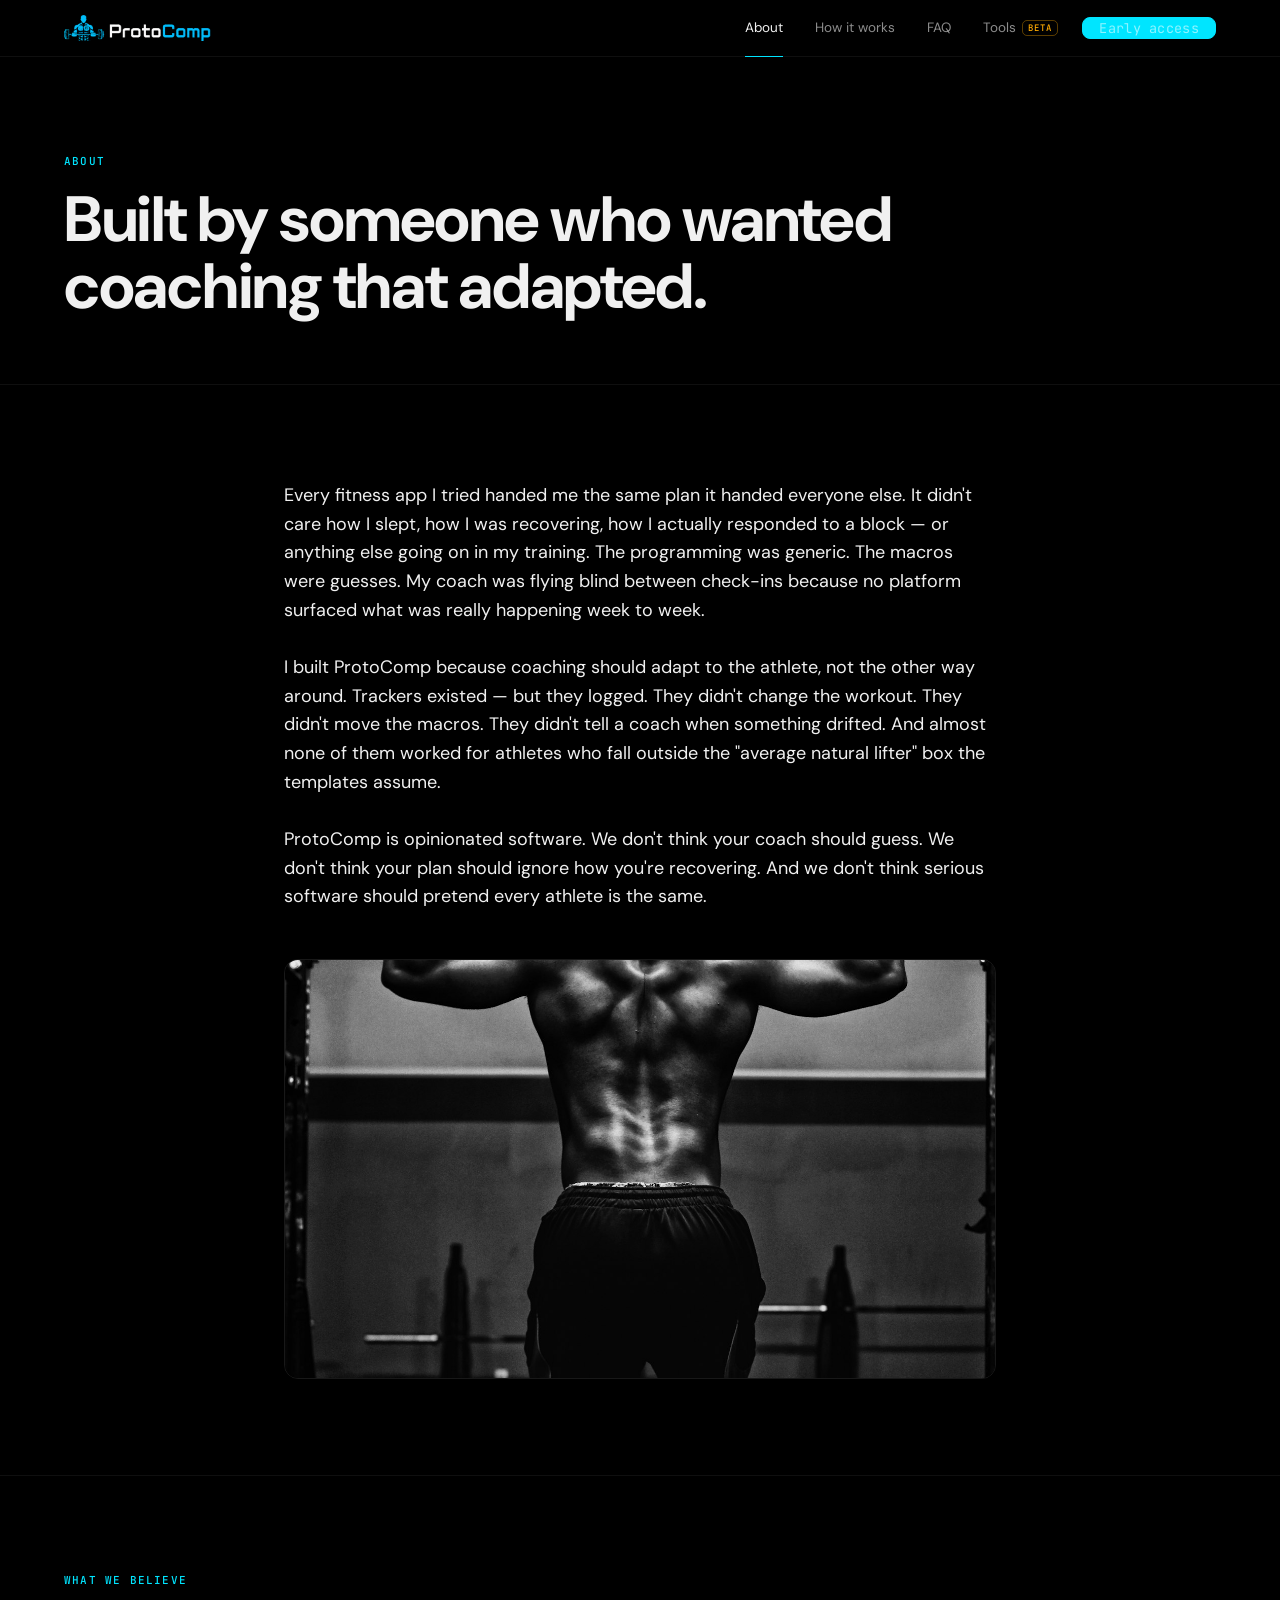
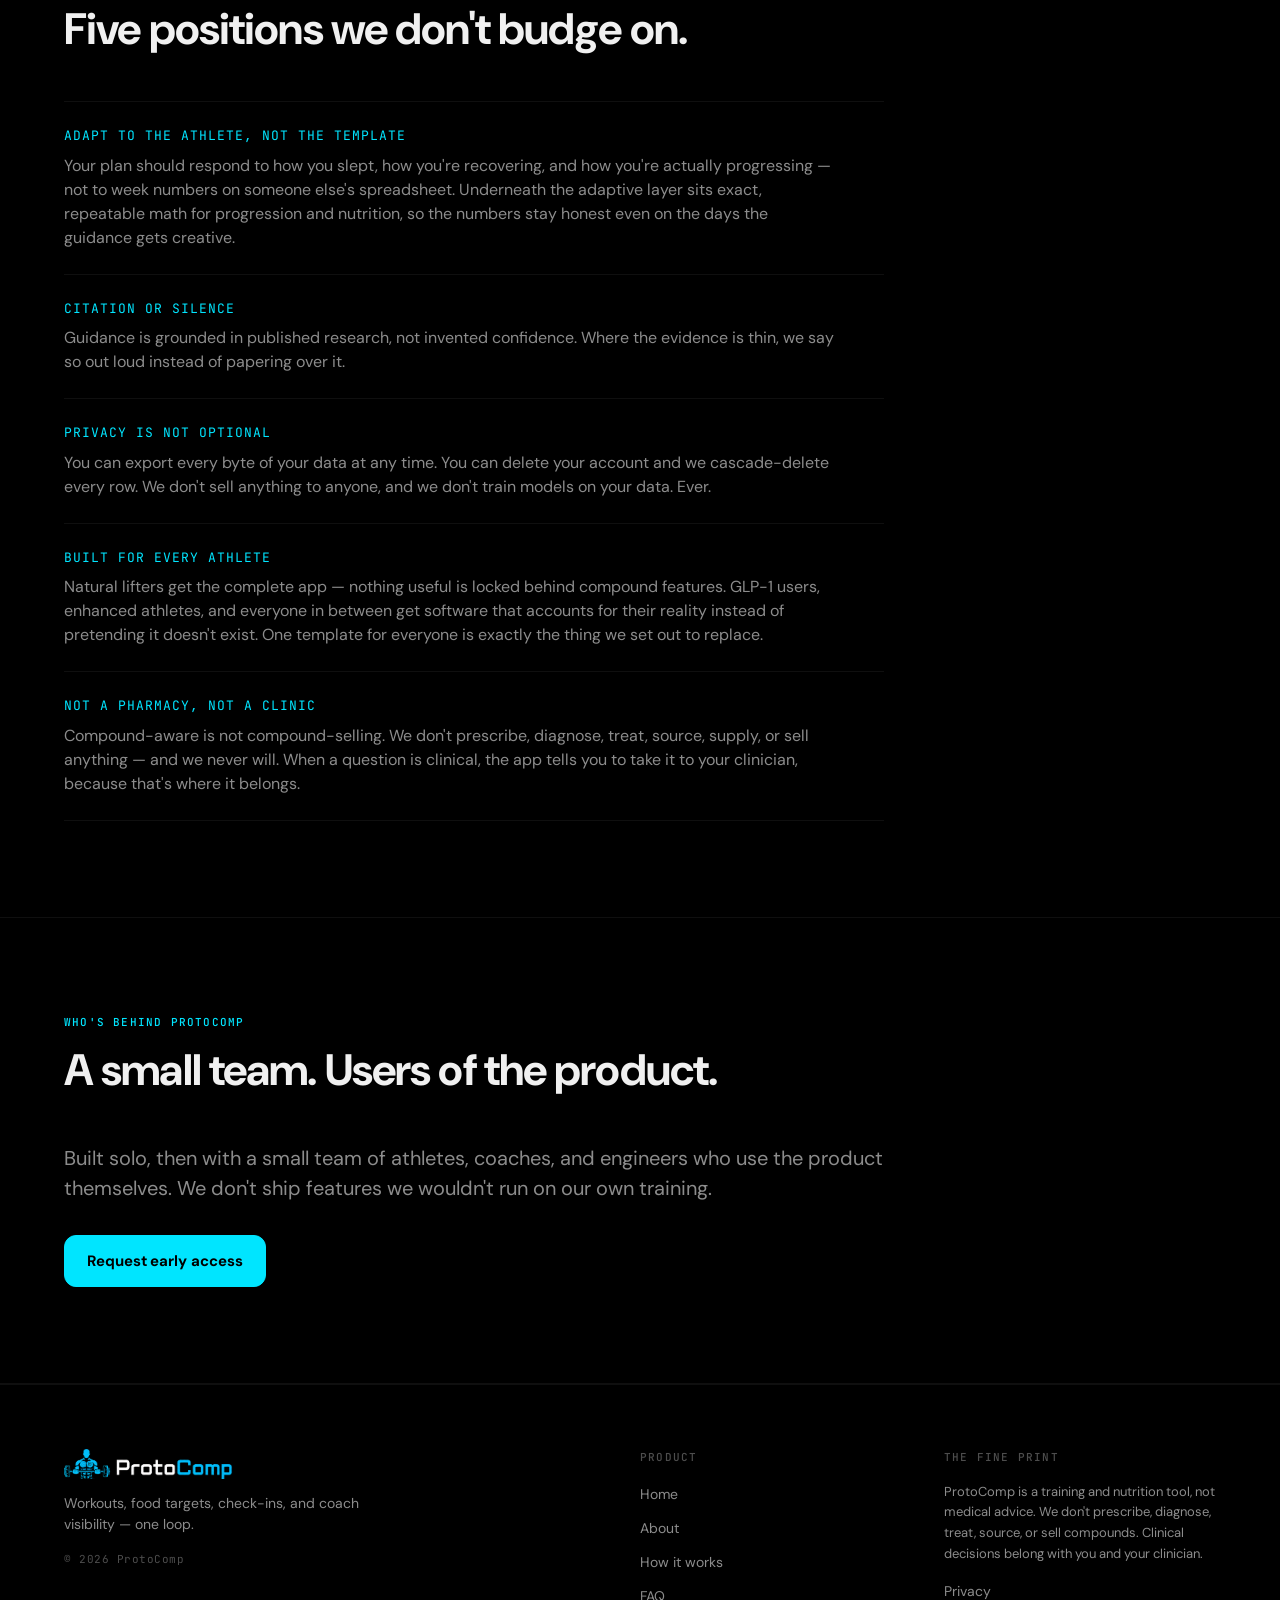
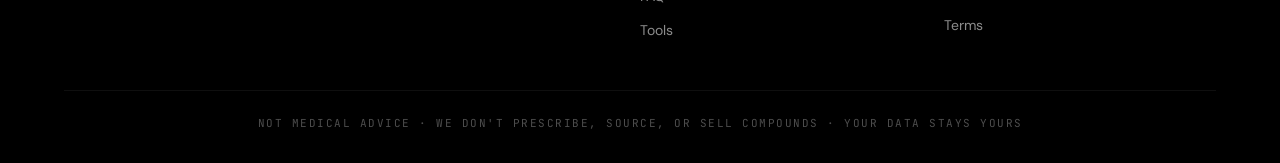
==== commit fdb20515: "feat(marketing): enterprise launch polish — brand, legal, SEO, mobile nav - Real brand: logo lockup " ====
--- a/about.html
+++ b/about.html
@@ -8,21 +8,39 @@
   <link rel="preconnect" href="https://fonts.googleapis.com" />
   <link rel="preconnect" href="https://fonts.gstatic.com" crossorigin />
   <link href="https://fonts.googleapis.com/css2?family=DM+Sans:wght@400;500;600;700&family=JetBrains+Mono:wght@400;500;600&display=swap" rel="stylesheet" />
+  <link rel="icon" type="image/png" sizes="32x32" href="/assets/brand/favicon-32.png" />
+  <link rel="icon" type="image/png" sizes="512x512" href="/assets/brand/favicon-512.png" />
+  <link rel="apple-touch-icon" href="/assets/brand/apple-touch-icon.png" />
+  <meta name="theme-color" content="#000000" />
+  <link rel="canonical" href="https://protocomp.health/about" />
+  <meta property="og:type" content="website" />
+  <meta property="og:site_name" content="ProtoComp" />
+  <meta property="og:title" content="About — ProtoComp" />
+  <meta property="og:description" content="Built by a lifter who wanted training and nutrition software that adapted to real life. Opinionated, natural-first, and clear about what it will never be." />
+  <meta property="og:url" content="https://protocomp.health/about" />
+  <meta property="og:image" content="https://protocomp.health/assets/brand/og-image.png" />
+  <meta property="og:image:width" content="1200" />
+  <meta property="og:image:height" content="630" />
+  <meta name="twitter:card" content="summary_large_image" />
+  <meta name="twitter:image" content="https://protocomp.health/assets/brand/og-image.png" />
   <link rel="stylesheet" href="styles.css" />
 </head>
 <body data-screen-label="About">
+  <a class="skip-link" href="#content">Skip to content</a>
   <nav class="nav">
     <div class="nav-inner">
-      <a href="index.html" class="nav-brand">proto<b>comp</b></a>
+      <a href="/" class="nav-brand"><img src="/assets/brand/logo-lockup.png" alt="ProtoComp" /></a>
       <div class="nav-links">
-        <a href="about.html" class="active">About</a>
-        <a href="tech.html">How it works</a>
-        <a href="faq.html">FAQ</a>
-        <a href="tools.html">Tools<span class="beta">beta</span></a>
-        <a href="index.html#waitlist" class="nav-cta">Early access</a>
+        <a href="/about" class="active">About</a>
+        <a href="/tech">How it works</a>
+        <a href="/faq">FAQ</a>
+        <a href="/tools">Tools<span class="beta">beta</span></a>
+        <a href="/#waitlist" class="nav-cta">Early access</a>
       </div>
+      <button class="nav-toggle" type="button" aria-label="Menu" aria-expanded="false"></button>
     </div>
   </nav>
+  <span id="content"></span>
 
   <!-- Page header -->
   <header class="page-header">
@@ -94,7 +112,7 @@
         Built solo, then with a small team of athletes, coaches, and engineers who use the product themselves. We don't ship features we wouldn't run on our own training.
       </p>
       <div style="margin-top: 32px;">
-        <a href="index.html#waitlist" class="btn btn-primary">Request early access</a>
+        <a href="/#waitlist" class="btn btn-primary">Request early access</a>
       </div>
     </div>
   </section>
@@ -104,18 +122,18 @@
     <div class="container">
       <div class="footer-grid">
         <div class="footer-col">
-          <a href="index.html" class="nav-brand" style="display: inline-block; margin-bottom: 12px;">proto<b>comp</b></a>
+          <a href="/" class="footer-brand"><img src="/assets/brand/logo-lockup.png" alt="ProtoComp" /></a>
           <p class="footer-tag">Workouts, food targets, check-ins, and coach visibility — one loop.</p>
           <p style="font-family: var(--font-mono); font-size: 11px; color: var(--text-tertiary); letter-spacing: 0.5px;">© 2026 ProtoComp</p>
         </div>
         <div class="footer-col">
           <h5>Product</h5>
           <ul>
-            <li><a href="index.html">Home</a></li>
-            <li><a href="about.html">About</a></li>
-            <li><a href="tech.html">How it works</a></li>
-            <li><a href="faq.html">FAQ</a></li>
-            <li><a href="tools.html">Tools</a></li>
+            <li><a href="/">Home</a></li>
+            <li><a href="/about">About</a></li>
+            <li><a href="/tech">How it works</a></li>
+            <li><a href="/faq">FAQ</a></li>
+            <li><a href="/tools">Tools</a></li>
           </ul>
         </div>
         <div class="footer-col">
@@ -123,10 +141,15 @@
           <p style="font-size: 13px; color: var(--text-secondary); line-height: 1.6; max-width: 36ch;">
             ProtoComp is a training and nutrition tool, not medical advice. We don't prescribe, diagnose, treat, source, or sell compounds. Clinical decisions belong with you and your clinician.
           </p>
+          <ul style="margin-top: 14px;">
+            <li><a href="/privacy">Privacy</a></li>
+            <li><a href="/terms">Terms</a></li>
+          </ul>
         </div>
       </div>
       <div class="footer-bottom">Not medical advice · We don't prescribe, source, or sell compounds · Your data stays yours</div>
     </div>
   </footer>
+  <script src="/assets/site.js" defer></script>
 </body>
 </html>
--- a/styles.css
+++ b/styles.css
@@ -40,6 +40,23 @@
 }
 
 * { box-sizing: border-box; }
+
+@media (prefers-reduced-motion: no-preference) {
+  html { scroll-behavior: smooth; }
+}
+
+.skip-link {
+  position: absolute;
+  left: -9999px;
+  top: 0;
+  z-index: 100;
+  background: var(--cyan);
+  color: #000;
+  font-weight: 700;
+  padding: 10px 16px;
+  border-radius: 0 0 8px 0;
+}
+.skip-link:focus { left: 0; color: #000; }
 
 html, body {
   margin: 0;
@@ -190,6 +207,8 @@
 }
 .nav-brand b { color: var(--cyan); font-weight: 500; }
 .nav-brand:hover { color: var(--text); }
+.nav-brand img { height: 26px; width: auto; display: block; }
+.footer-brand img { height: 30px; width: auto; display: block; margin-bottom: 14px; }
 .nav-links {
   display: flex;
   gap: 0;
@@ -234,8 +253,54 @@
   color: #000;
   background: var(--cyan-bright);
 }
+.nav-toggle {
+  display: none;
+  background: none;
+  border: 1px solid var(--border-medium);
+  border-radius: 8px;
+  color: var(--text);
+  width: 38px;
+  height: 34px;
+  align-self: center;
+  cursor: pointer;
+  padding: 0;
+  font-size: 0;
+}
+.nav-toggle::before {
+  content: '☰';
+  font-size: 16px;
+  line-height: 1;
+}
+.nav.open .nav-toggle::before { content: '✕'; }
+
 @media (max-width: 720px) {
+  .nav-toggle { display: inline-flex; align-items: center; justify-content: center; }
   .nav-links a:not(.nav-cta) { display: none; }
+  .nav.open .nav-links {
+    position: absolute;
+    top: 56px;
+    left: 0;
+    right: 0;
+    flex-direction: column;
+    align-items: stretch;
+    background: var(--surface);
+    border-bottom: 1px solid var(--border-medium);
+    padding: 8px 12px 16px;
+    gap: 2px;
+  }
+  .nav.open .nav-links a:not(.nav-cta) {
+    display: flex;
+    padding: 12px 8px;
+    font-size: 15px;
+    border-bottom: 1px solid var(--border-subtle);
+  }
+  .nav.open .nav-links a:not(.nav-cta)::after { display: none; }
+  .nav.open .nav-cta {
+    margin: 12px 8px 0;
+    text-align: center;
+    justify-content: center;
+    display: flex;
+  }
 }
 
 /* ─────────────────────────────────────────
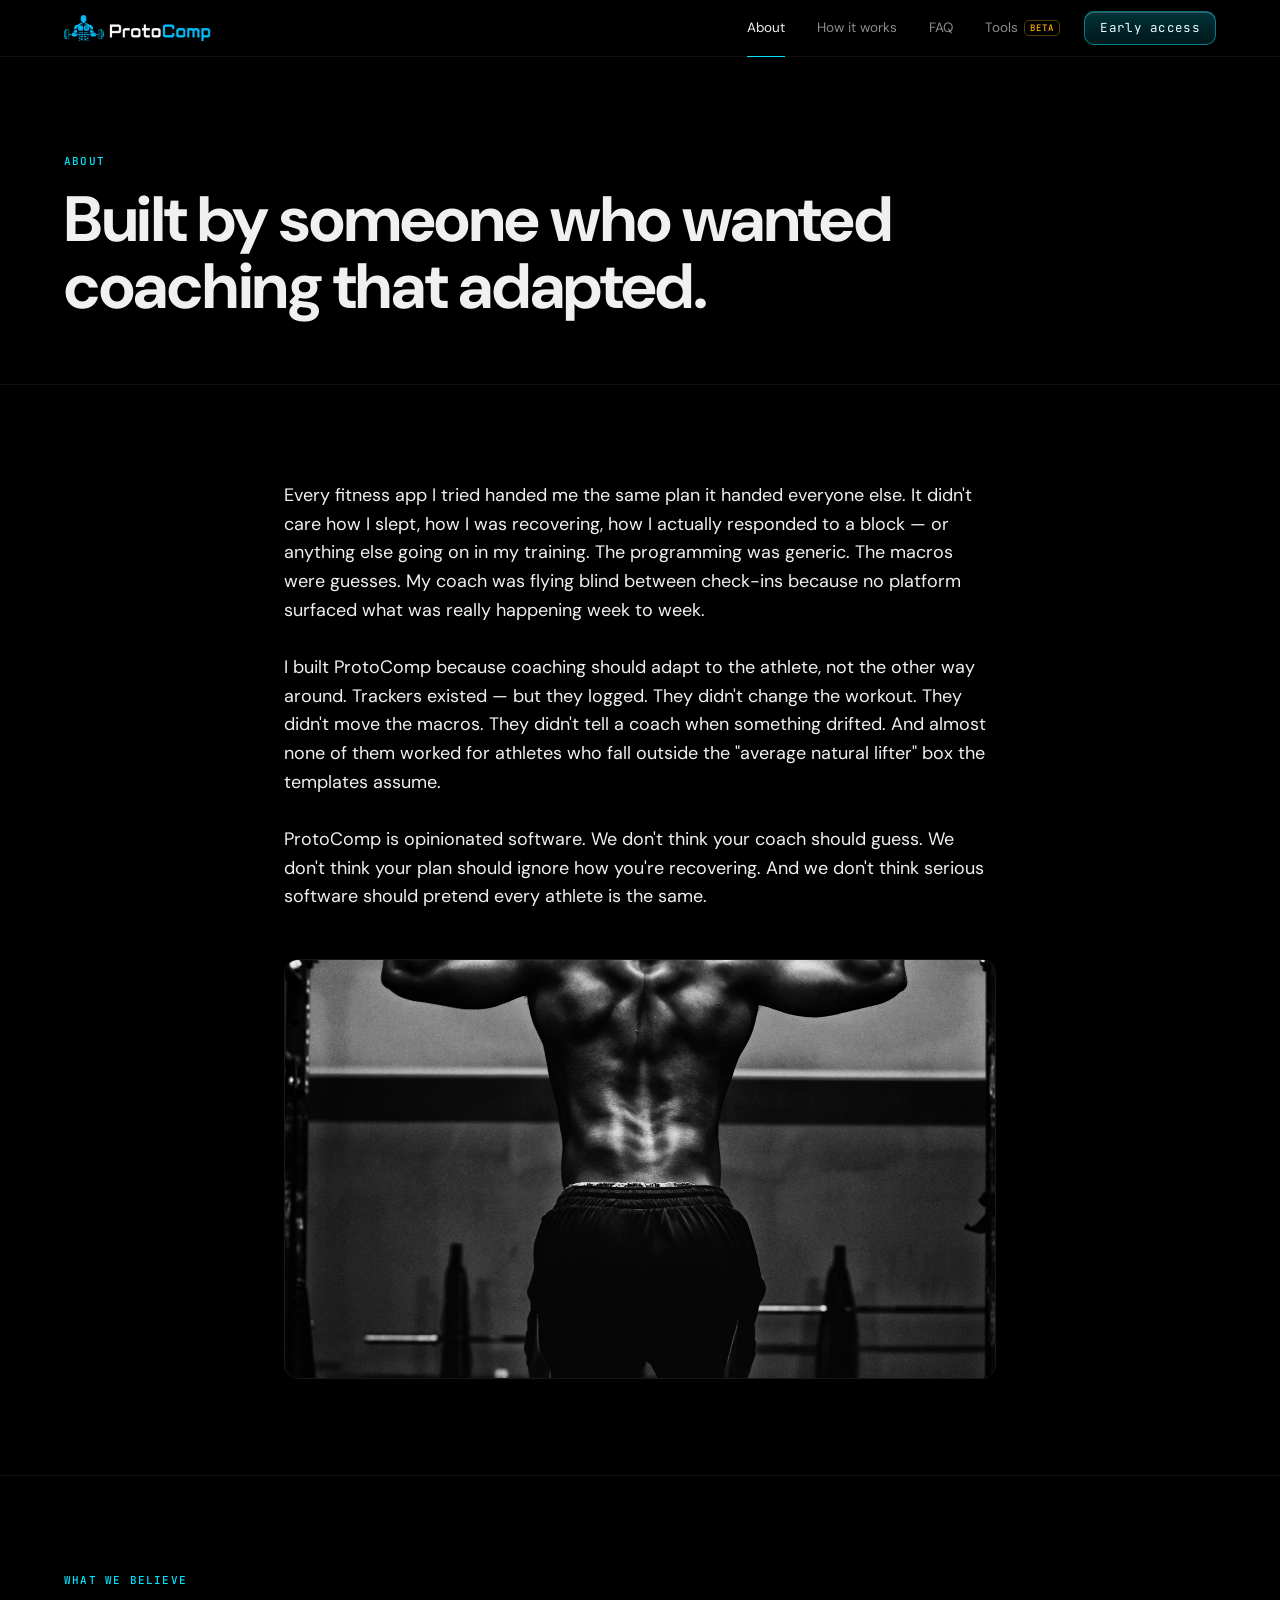
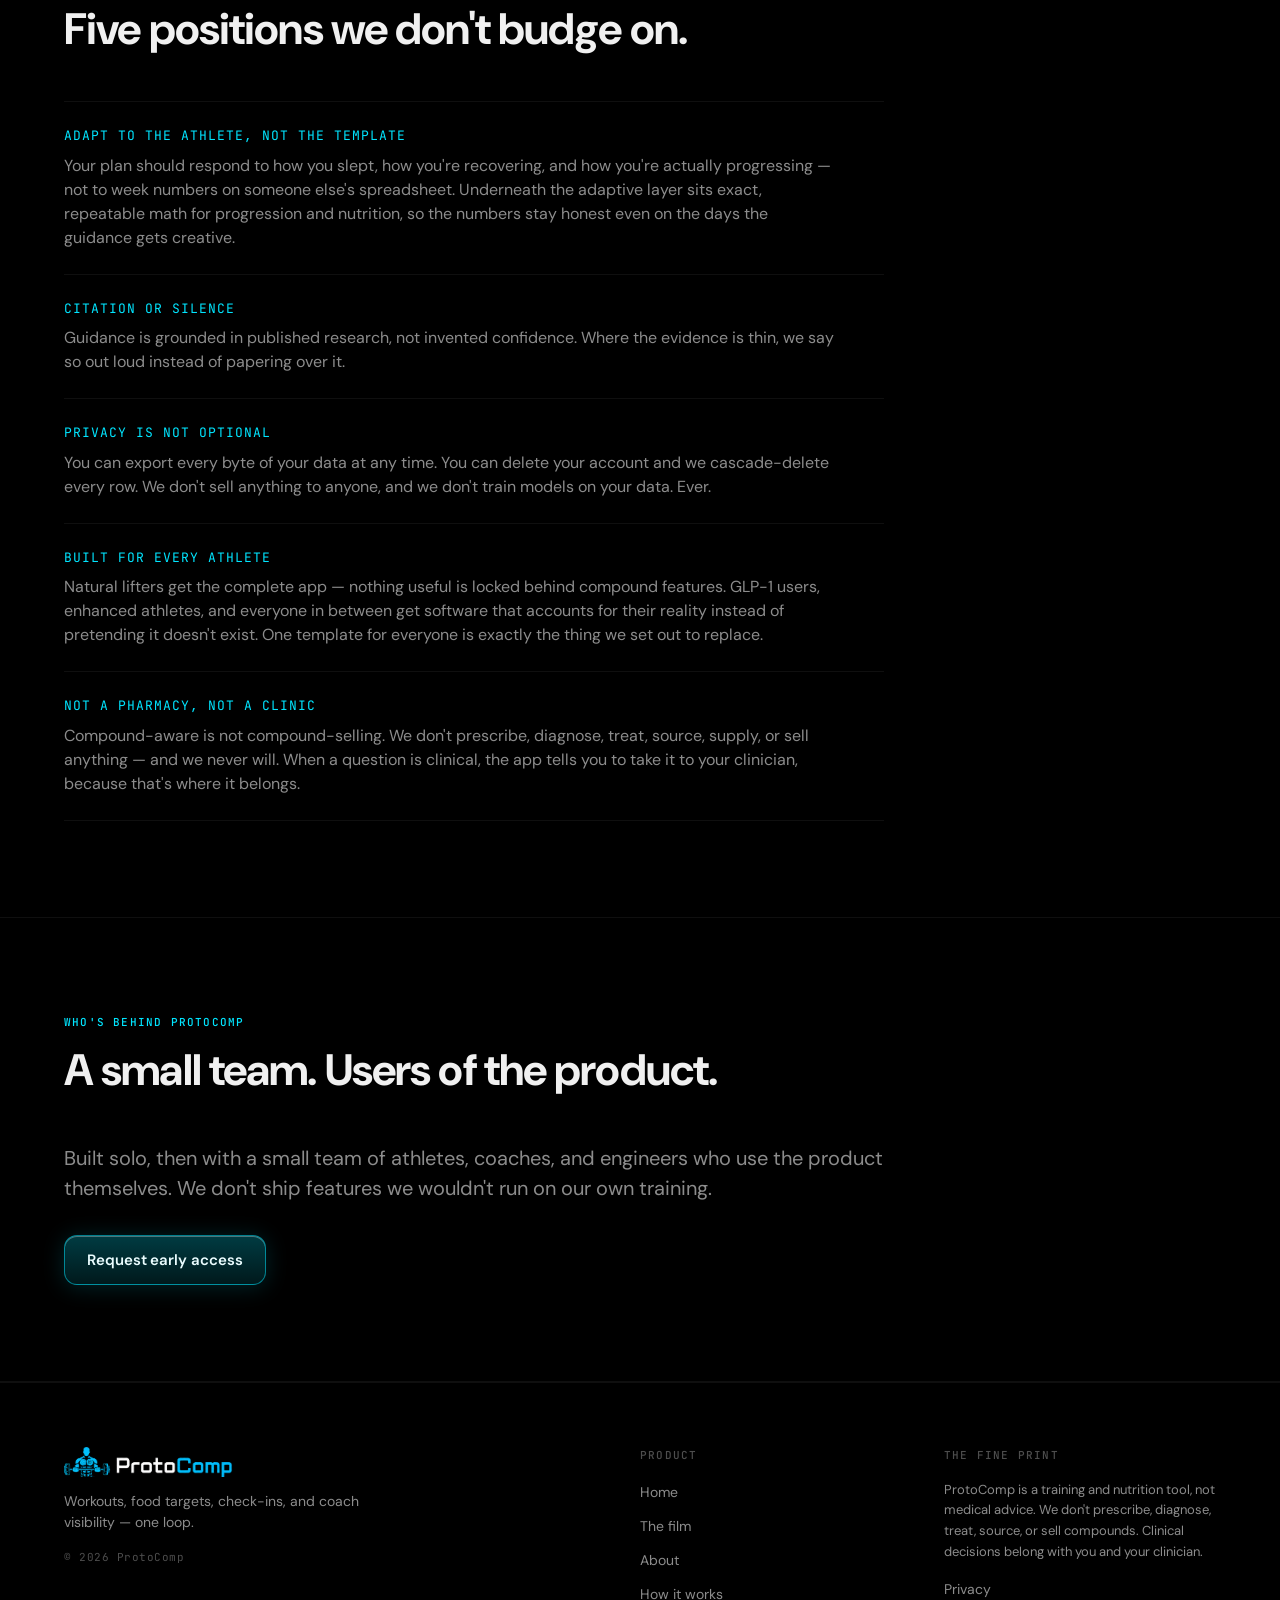
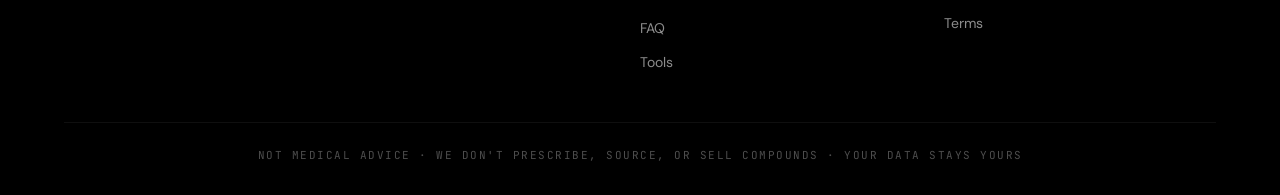
==== commit 1c3094ce: "fix(landing): audit fixes — retime film, non-blocking loader, anti-jank scrub Audit of the live /lan" ====
--- a/about.html
+++ b/about.html
@@ -130,6 +130,7 @@
           <h5>Product</h5>
           <ul>
             <li><a href="/">Home</a></li>
+            <li><a href="/landing">The film</a></li>
             <li><a href="/about">About</a></li>
             <li><a href="/tech">How it works</a></li>
             <li><a href="/faq">FAQ</a></li>
--- a/styles.css
+++ b/styles.css
@@ -236,22 +236,28 @@
 .nav-links a:not(.nav-cta):hover::after { transform: scaleX(1); }
 .nav-links a.active:not(.nav-cta) { color: var(--text); }
 .nav-links a.active:not(.nav-cta)::after { transform: scaleX(1); }
-.nav-cta {
+.nav-links a.nav-cta {
   align-self: center;
   font-family: var(--font-mono);
   font-size: 12.5px;
   letter-spacing: 0.3px;
-  color: #000;
-  background: var(--cyan);
-  border: 1px solid var(--cyan);
-  padding: 7px 14px;
-  border-radius: 8px;
+  color: #eafdff;
+  background: linear-gradient(180deg, rgba(0, 229, 255, 0.22), rgba(0, 229, 255, 0.1));
+  border: 1px solid rgba(0, 229, 255, 0.45);
+  padding: 7px 15px;
+  border-radius: 10px;
   margin-left: 8px;
-  transition: background 0.15s ease, color 0.15s ease;
-}
-.nav-cta:hover {
-  color: #000;
-  background: var(--cyan-bright);
+  -webkit-backdrop-filter: blur(12px) saturate(1.5);
+  backdrop-filter: blur(12px) saturate(1.5);
+  box-shadow: inset 0 1px 0 rgba(255, 255, 255, 0.22);
+  transition: background 0.18s ease, color 0.18s ease, border-color 0.18s ease,
+              box-shadow 0.2s ease, transform 0.18s ease;
+}
+.nav-links a.nav-cta:hover {
+  color: #fff;
+  background: linear-gradient(180deg, rgba(0, 229, 255, 0.34), rgba(0, 229, 255, 0.17));
+  border-color: rgba(0, 229, 255, 0.68);
+  box-shadow: inset 0 1px 0 rgba(255, 255, 255, 0.3), 0 4px 18px rgba(0, 229, 255, 0.26);
 }
 .nav-toggle {
   display: none;
@@ -312,43 +318,57 @@
   align-items: center;
   justify-content: center;
   gap: 8px;
-  padding: 14px 22px;
-  border-radius: 12px;
+  padding: 13px 22px;
+  border-radius: 13px;
   font-family: var(--font-sans);
-  font-weight: 700;
+  font-weight: 600;
   font-size: 15px;
   letter-spacing: -0.005em;
-  border: 1px solid transparent;
+  border: 1px solid rgba(255, 255, 255, 0.12);
   cursor: pointer;
-  transition: all 0.18s ease;
+  -webkit-backdrop-filter: blur(16px) saturate(1.5);
+  backdrop-filter: blur(16px) saturate(1.5);
+  transition: background 0.22s ease, border-color 0.22s ease, box-shadow 0.28s ease,
+              transform 0.18s ease, color 0.2s ease;
   text-align: center;
   white-space: nowrap;
 }
+/* Cyan glass — the primary action. */
 .btn-primary {
-  background: var(--cyan);
-  color: #000;
-  border-color: var(--cyan);
+  background: linear-gradient(180deg, rgba(0, 229, 255, 0.26), rgba(0, 229, 255, 0.11));
+  color: #eafdff;
+  border-color: rgba(0, 229, 255, 0.5);
+  box-shadow: inset 0 1px 0 rgba(255, 255, 255, 0.3), 0 2px 22px rgba(0, 229, 255, 0.16);
 }
 .btn-primary:hover {
-  color: #000;
-  box-shadow: 0 0 24px var(--cyan-glow);
+  color: #fff;
+  background: linear-gradient(180deg, rgba(0, 229, 255, 0.38), rgba(0, 229, 255, 0.2));
+  border-color: rgba(0, 229, 255, 0.72);
+  box-shadow: inset 0 1px 0 rgba(255, 255, 255, 0.38), 0 6px 32px rgba(0, 229, 255, 0.32);
   transform: translateY(-1px);
 }
+/* Neutral glass — secondary action. */
 .btn-secondary {
-  background: transparent;
+  background: rgba(255, 255, 255, 0.06);
   color: var(--text);
-  border-color: var(--border-medium);
+  border-color: rgba(255, 255, 255, 0.14);
+  box-shadow: inset 0 1px 0 rgba(255, 255, 255, 0.12);
 }
 .btn-secondary:hover {
-  color: var(--text);
-  border-color: rgba(255, 255, 255, 0.25);
-  background: rgba(255, 255, 255, 0.03);
+  color: #fff;
+  border-color: rgba(255, 255, 255, 0.3);
+  background: rgba(255, 255, 255, 0.11);
+  box-shadow: inset 0 1px 0 rgba(255, 255, 255, 0.18), 0 6px 26px rgba(0, 0, 0, 0.35);
+  transform: translateY(-1px);
 }
 .btn-ghost {
   background: transparent;
   color: var(--text-secondary);
   border-color: transparent;
   padding: 14px 8px;
+  -webkit-backdrop-filter: none;
+  backdrop-filter: none;
+  box-shadow: none;
 }
 .btn-ghost:hover { color: var(--cyan); }
 
@@ -520,11 +540,17 @@
    ───────────────────────────────────────── */
 
 .console {
-  background: var(--surface);
-  border: 1px solid var(--border-medium);
+  background: rgba(10, 12, 16, 0.6);
+  -webkit-backdrop-filter: blur(22px) saturate(1.3);
+  backdrop-filter: blur(22px) saturate(1.3);
+  border: 1px solid rgba(255, 255, 255, 0.1);
   border-radius: var(--r-lg);
   overflow: hidden;
   font-size: 14px;
+  box-shadow: inset 0 1px 0 rgba(255, 255, 255, 0.08), 0 24px 70px rgba(0, 0, 0, 0.55);
+}
+@supports not ((backdrop-filter: blur(1px)) or (-webkit-backdrop-filter: blur(1px))) {
+  .console { background: rgba(14, 16, 20, 0.92); }
 }
 .console-bar {
   display: flex;
@@ -532,7 +558,7 @@
   gap: 10px;
   padding: 12px 16px;
   border-bottom: 1px solid var(--border-subtle);
-  background: var(--surface-raised);
+  background: rgba(255, 255, 255, 0.035);
 }
 .console-bar .dots { display: flex; gap: 6px; }
 .console-bar .dots i {
@@ -1014,3 +1040,78 @@
   vertical-align: middle;
   line-height: 1.4;
 }
+
+/* ─────────────────────────────────────────
+   Motion layer — hero 3D, reveals, living console, micro-interactions.
+   Hidden/animated states gate on html.js-motion + prefers-reduced-motion,
+   so with JS off or reduced motion every element renders in its final state.
+   ───────────────────────────────────────── */
+
+/* Tabular figures so animating numbers never reflow their row. */
+.cmp-dose, .adj-val { font-variant-numeric: tabular-nums; }
+
+/* Pulsing "live" dot. */
+@media (prefers-reduced-motion: no-preference) {
+  .hero-meta .live { animation: pc-pulse 2.4s ease-in-out infinite; }
+}
+@keyframes pc-pulse {
+  0%, 100% { box-shadow: 0 0 0 0 rgba(0, 230, 118, 0.5); }
+  50%      { box-shadow: 0 0 10px 2px rgba(0, 230, 118, 0.85); }
+}
+
+/* Living console: scan sweep + recompute flash. */
+.console-bar { position: relative; overflow: hidden; }
+.console-bar.sweep::after {
+  content: '';
+  position: absolute;
+  left: 0; top: 0; bottom: 0;
+  width: 38%;
+  background: linear-gradient(90deg, transparent, var(--cyan-glow), transparent);
+  transform: translateX(-130%);
+  animation: pc-sweep 1.1s ease;
+  pointer-events: none;
+}
+@keyframes pc-sweep { to { transform: translateX(330%); } }
+.adj-row.flash { animation: pc-flash 0.9s ease; border-radius: 8px; }
+@keyframes pc-flash {
+  0%   { background: var(--cyan-soft); }
+  100% { background: transparent; }
+}
+
+/* Scroll reveal + hero intro. */
+@media (prefers-reduced-motion: no-preference) {
+  .js-motion:not(.motion-reduced) .reveal {
+    opacity: 0;
+    transform: translateY(22px);
+    transition: opacity 0.6s ease, transform 0.6s cubic-bezier(0.22, 1, 0.36, 1);
+    transition-delay: var(--d, 0ms);
+    will-change: opacity, transform;
+  }
+  .js-motion:not(.motion-reduced) .reveal.is-visible { opacity: 1; transform: none; }
+  .js-motion:not(.motion-reduced) .intro { opacity: 0; transform: translateY(16px); }
+  .js-motion:not(.motion-reduced) .intro.intro-in {
+    opacity: 1;
+    transform: none;
+    transition: opacity 0.7s ease, transform 0.7s cubic-bezier(0.22, 1, 0.36, 1);
+    transition-delay: var(--d, 0ms);
+  }
+}
+
+/* Magnetic CTA — needs transform in its transition. */
+.nav-cta { transition: background 0.15s ease, color 0.15s ease, transform 0.18s ease; }
+
+/* Cursor spotlight on cards. */
+.card { position: relative; }
+.card > * { position: relative; z-index: 1; }
+.card::before {
+  content: '';
+  position: absolute;
+  inset: 0;
+  border-radius: inherit;
+  background: radial-gradient(220px circle at var(--mx, 50%) var(--my, 0%), var(--cyan-soft), transparent 60%);
+  opacity: 0;
+  transition: opacity 0.3s ease;
+  pointer-events: none;
+  z-index: 0;
+}
+.card:hover::before { opacity: 1; }
